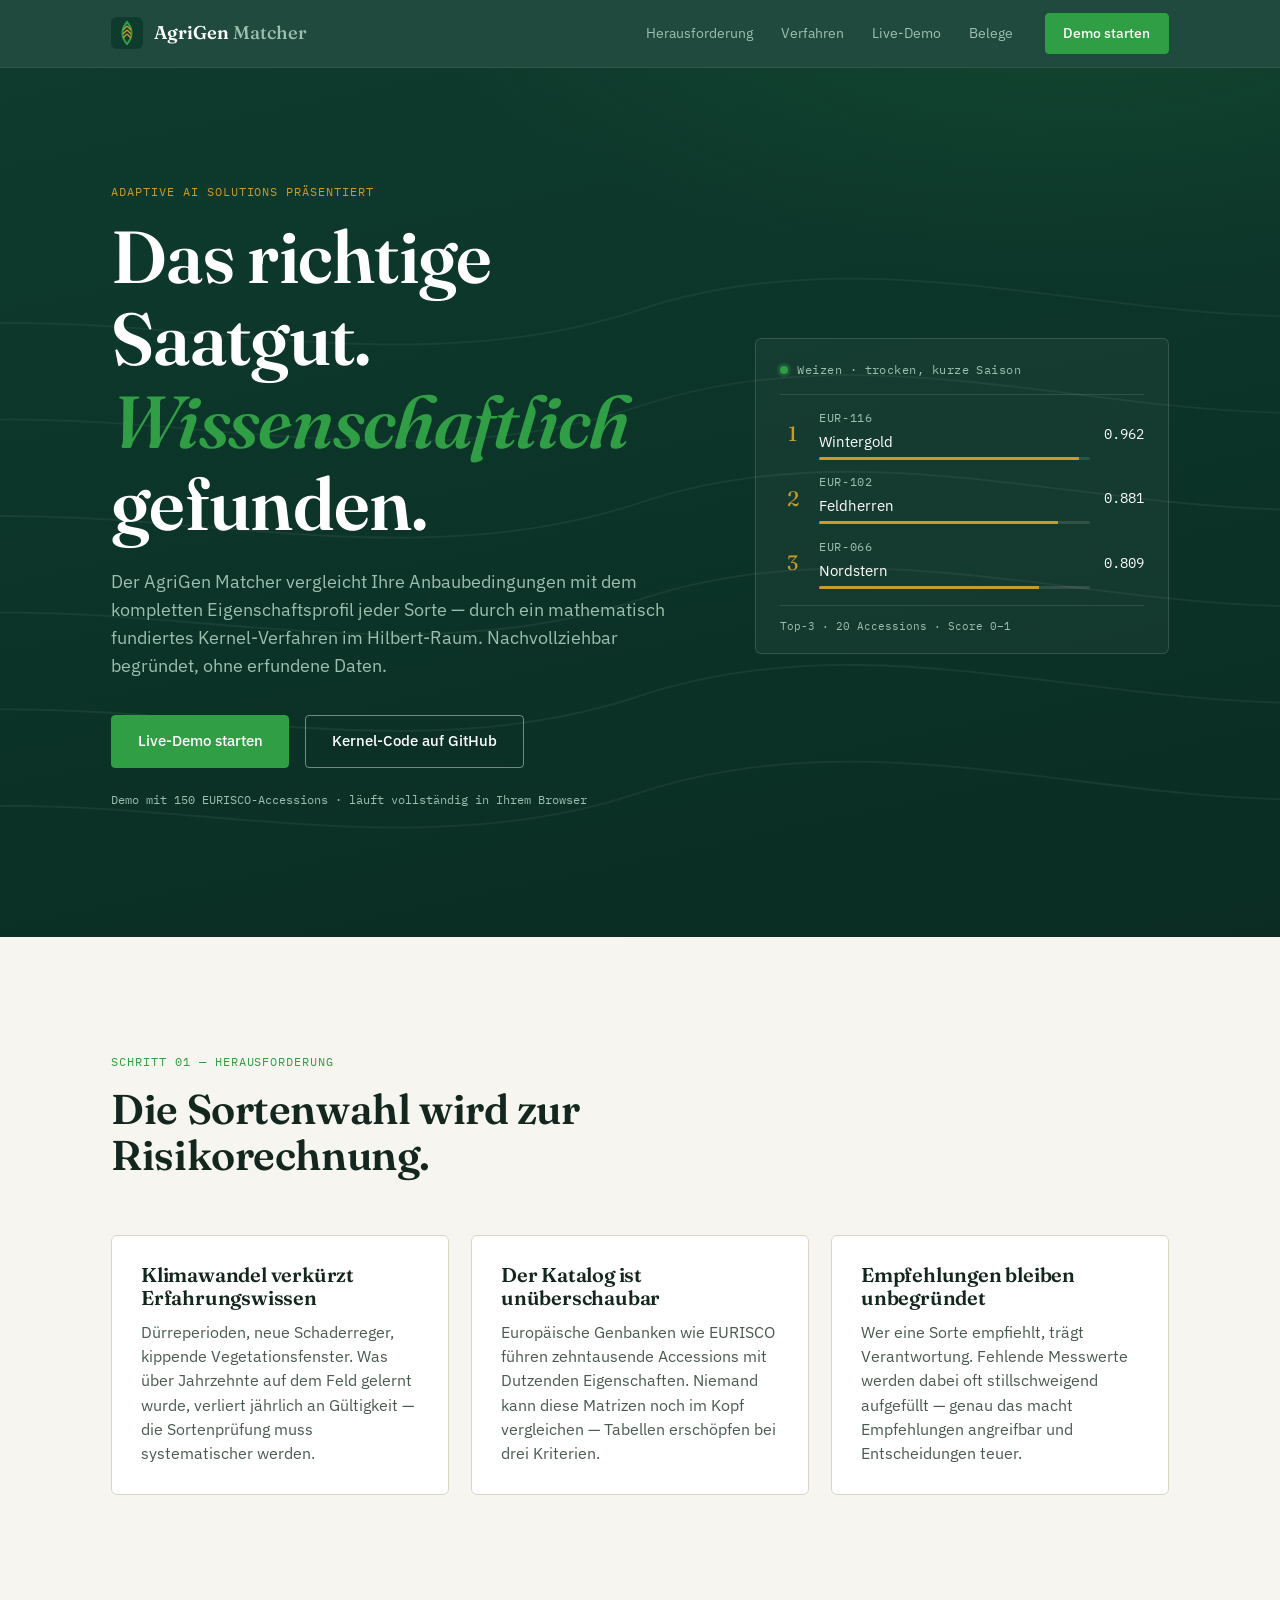
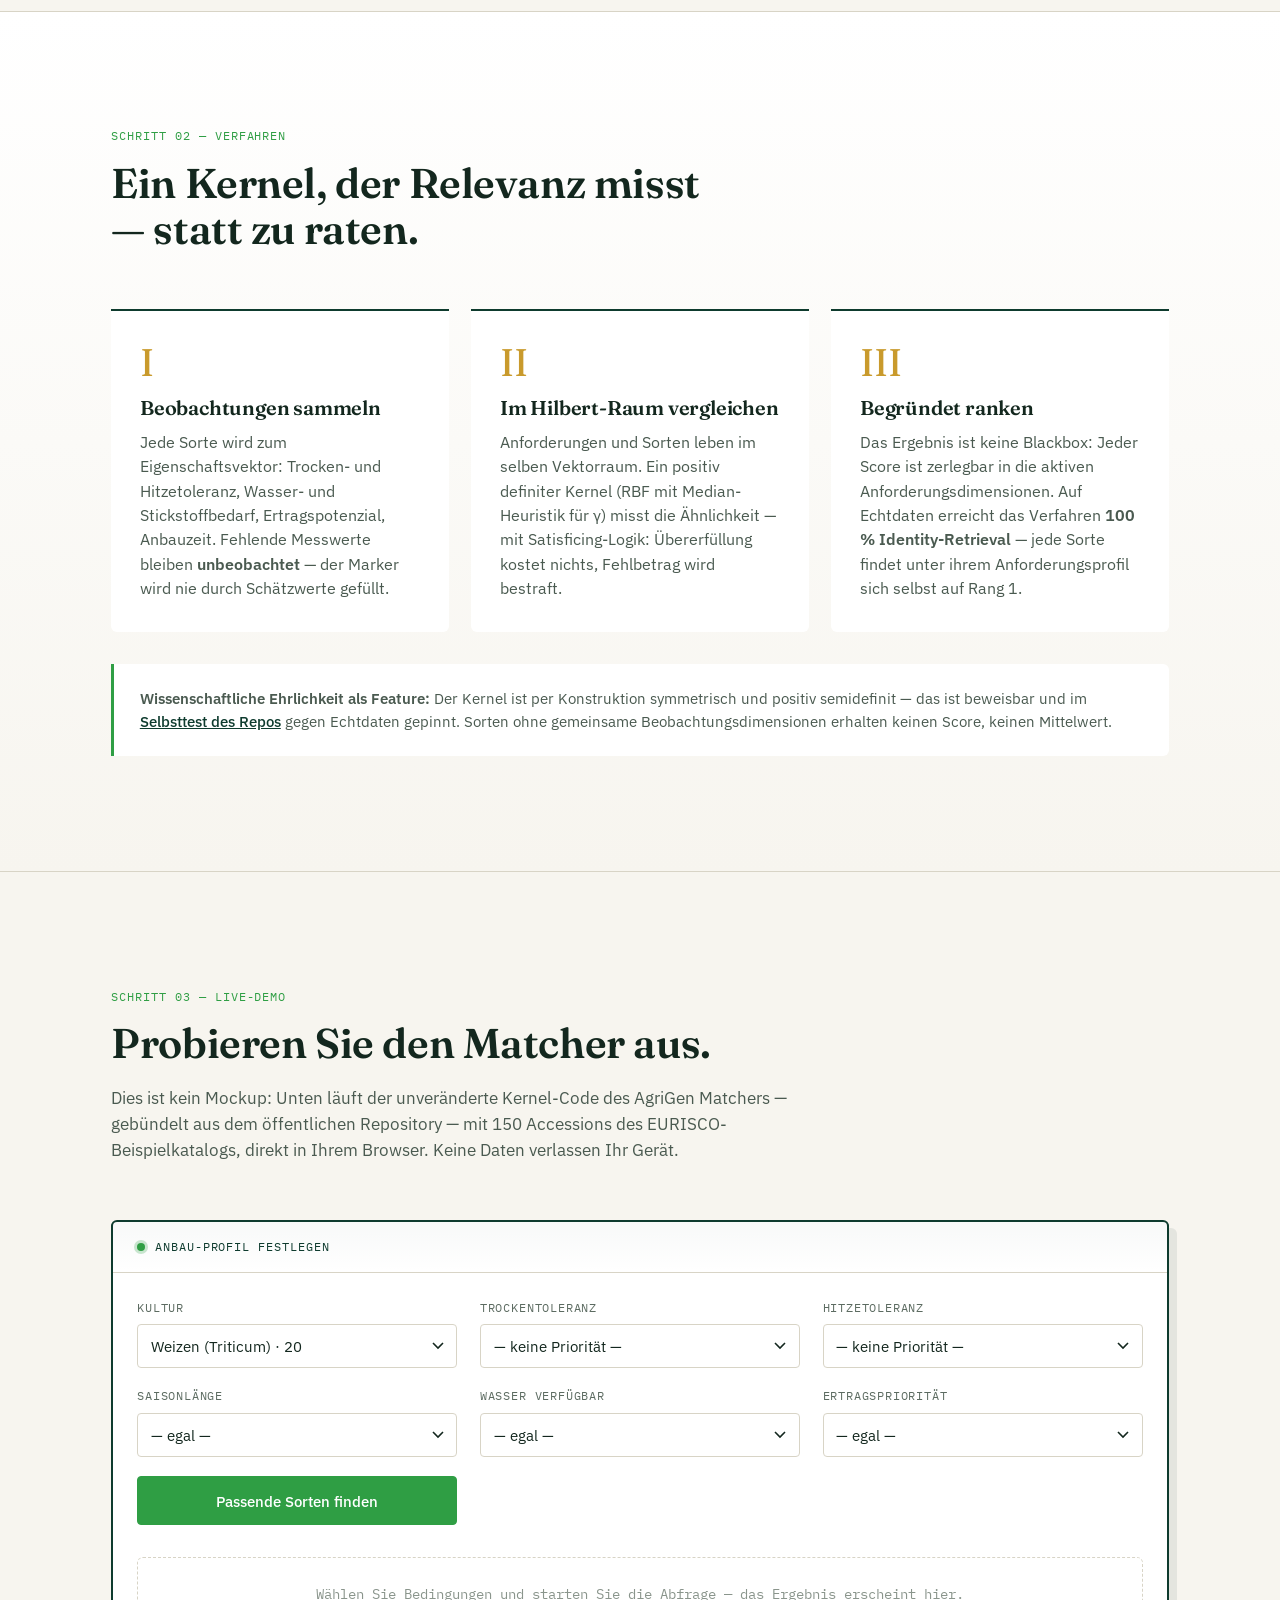
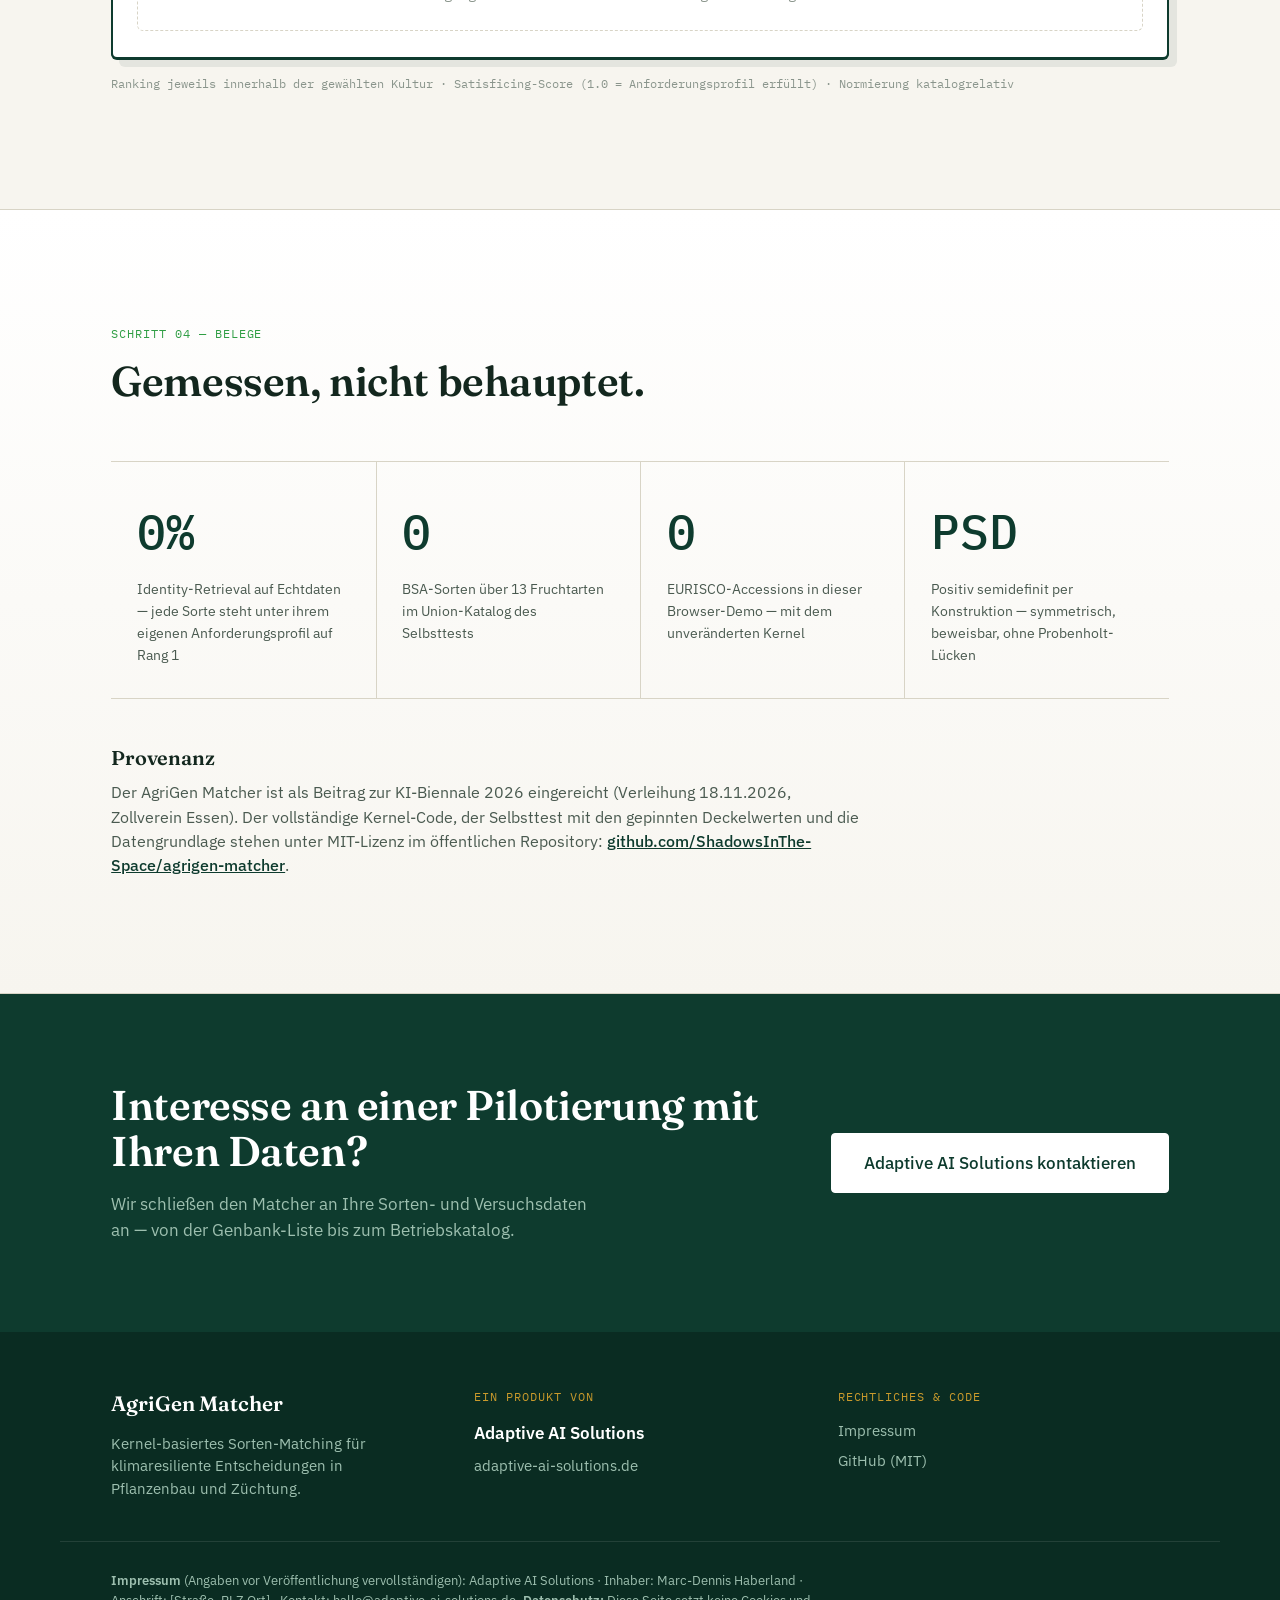
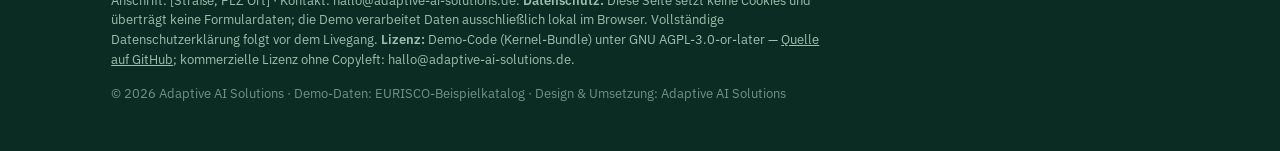
==== index.html @ 1a9c9242 "feat: AgriGen Matcher One-Page-Landingpage mit Browser-Kernel-Demo - Corporate-Agriscience-Design na" ====
<!DOCTYPE html>
<html lang="de">
<head>
  <meta charset="UTF-8">
  <meta name="viewport" content="width=device-width, initial-scale=1.0">
  <title>AgriGen Matcher — Wissenschaftliches Matching für die richtige Sortenwahl</title>
  <meta name="description" content="Der AgriGen Matcher findet aus Hunderten Accessions die passende Sorte für Ihre Anbaubedingungen — mit einem mathematisch fundierten Kernel-Verfahren (Hilbert-Raum). Live-Demo im Browser. Ein Produkt von Adaptive AI Solutions.">
  <meta property="og:title" content="AgriGen Matcher — Das richtige Saatgut. Wissenschaftlich gefunden.">
  <meta property="og:description" content="Kernel-basiertes Sorten-Matching mit nachvollziehbaren Scores. Live-Demo mit 150 EURISCO-Accessions direkt im Browser.">
  <meta property="og:type" content="website">
  <link rel="icon" href="data:image/svg+xml,<svg xmlns='http://www.w3.org/2000/svg' viewBox='0 0 32 32'><rect width='32' height='32' rx='6' fill='%230E3B2E'/><path d='M16 5 C 10 12, 10 20, 16 27 C 22 20, 22 12, 16 5 Z' fill='none' stroke='%232F9E44' stroke-width='2'/><path d='M16 9 L 12 13 M16 13 L 12 17 M16 17 L 12 21 M16 9 L 20 13 M16 13 L 20 17 M16 17 L 20 21' stroke='%23C99A2C' stroke-width='1.4'/></svg>">
  <link rel="preconnect" href="https://fonts.googleapis.com">
  <link rel="preconnect" href="https://fonts.gstatic.com" crossorigin>
  <link href="https://fonts.googleapis.com/css2?family=Fraunces:opsz,wght@9..144,500;9..144,600&family=IBM+Plex+Sans:wght@400;500;600&family=IBM+Plex+Mono:wght@400;500&display=swap" rel="stylesheet">
  <link rel="stylesheet" href="assets/styles.css">
</head>
<body>

  <!-- ══════════ HEADER ══════════ -->
  <header class="site-header">
    <div class="shell header-inner">
      <a class="brand" href="#top" aria-label="AgriGen Matcher — Start">
        <svg class="brand-mark" viewBox="0 0 32 32" aria-hidden="true">
          <rect width="32" height="32" rx="6" fill="#0E3B2E"/>
          <path d="M16 5 C 10 12, 10 20, 16 27 C 22 20, 22 12, 16 5 Z" fill="none" stroke="#2F9E44" stroke-width="2"/>
          <path d="M16 9 L 12 13 M16 13 L 12 17 M16 17 L 12 21 M16 9 L 20 13 M16 13 L 20 17 M16 17 L 20 21" stroke="#C99A2C" stroke-width="1.4"/>
        </svg>
        <span class="brand-name">AgriGen&thinsp;<em>Matcher</em></span>
      </a>
      <nav class="site-nav" aria-label="Hauptnavigation">
        <a href="#problem">Herausforderung</a>
        <a href="#verfahren">Verfahren</a>
        <a href="#demo">Live-Demo</a>
        <a href="#zahlen">Belege</a>
      </nav>
      <a class="btn btn-primary btn-small" href="#demo">Demo starten</a>
    </div>
  </header>

  <main id="top">

    <!-- ══════════ HERO ══════════ -->
    <section class="hero" aria-labelledby="hero-title">
      <svg class="hero-fieldlines" viewBox="0 0 1440 720" preserveAspectRatio="xMidYMid slice" aria-hidden="true">
        <path d="M0 640 C 240 560, 480 680, 720 600 C 960 520, 1200 660, 1440 580" fill="none" stroke="#F7F5EF" stroke-opacity="0.06" stroke-width="1.5"/>
        <path d="M0 560 C 240 480, 480 600, 720 520 C 960 440, 1200 580, 1440 500" fill="none" stroke="#F7F5EF" stroke-opacity="0.06" stroke-width="1.5"/>
        <path d="M0 480 C 240 400, 480 520, 720 440 C 960 360, 1200 500, 1440 420" fill="none" stroke="#F7F5EF" stroke-opacity="0.06" stroke-width="1.5"/>
        <path d="M0 400 C 240 320, 480 440, 720 360 C 960 280, 1200 420, 1440 340" fill="none" stroke="#F7F5EF" stroke-opacity="0.06" stroke-width="1.5"/>
        <path d="M0 320 C 240 240, 480 360, 720 280 C 960 200, 1200 340, 1440 260" fill="none" stroke="#F7F5EF" stroke-opacity="0.05" stroke-width="1.5"/>
        <path d="M0 240 C 240 160, 480 280, 720 200 C 960 120, 1200 260, 1440 180" fill="none" stroke="#F7F5EF" stroke-opacity="0.05" stroke-width="1.5"/>
      </svg>
      <div class="shell hero-grid">
        <div class="hero-copy">
          <p class="micro-label reveal">Adaptive AI Solutions präsentiert</p>
          <h1 class="hero-title reveal" id="hero-title">Das richtige Saatgut.<br><em>Wissenschaftlich</em> gefunden.</h1>
          <p class="hero-sub reveal">Der AgriGen Matcher vergleicht Ihre Anbaubedingungen mit dem kompletten Eigenschaftsprofil jeder Sorte — durch ein mathematisch fundiertes Kernel-Verfahren im Hilbert-Raum. Nachvollziehbar begründet, ohne erfundene Daten.</p>
          <div class="hero-actions reveal">
            <a class="btn btn-primary" href="#demo">Live-Demo starten</a>
            <a class="btn btn-ghost-dark" href="https://github.com/ShadowsInThe-Space/agrigen-matcher" target="_blank" rel="noopener">Kernel-Code auf GitHub</a>
          </div>
          <p class="hero-note reveal">Demo mit 150 EURISCO-Accessions · läuft vollständig in Ihrem Browser</p>
        </div>
        <aside class="hero-panel reveal" aria-label="Beispiel-Ergebnis des Matchers">
          <div class="panel-head">
            <span class="panel-dot"></span>
            <span class="panel-title">Weizen · trocken, kurze Saison</span>
          </div>
          <ol class="panel-rows">
            <li class="panel-row">
              <span class="row-rank">1</span>
              <div class="row-main">
                <span class="row-name">EUR-116</span>
                <span class="row-cultivar">Wintergold</span>
                <div class="row-bar"><span style="width: 96%"></span></div>
              </div>
              <span class="row-score">0.962</span>
            </li>
            <li class="panel-row">
              <span class="row-rank">2</span>
              <div class="row-main">
                <span class="row-name">EUR-102</span>
                <span class="row-cultivar">Feldherren</span>
                <div class="row-bar"><span style="width: 88%"></span></div>
              </div>
              <span class="row-score">0.881</span>
            </li>
            <li class="panel-row">
              <span class="row-rank">3</span>
              <div class="row-main">
                <span class="row-name">EUR-066</span>
                <span class="row-cultivar">Nordstern</span>
                <div class="row-bar"><span style="width: 81%"></span></div>
              </div>
              <span class="row-score">0.809</span>
            </li>
          </ol>
          <p class="panel-foot">Top-3 · 20 Accessions · Score 0–1</p>
        </aside>
      </div>
    </section>

    <!-- ══════════ 01 · HERAUSFORDERUNG ══════════ -->
    <section class="section" id="problem" aria-labelledby="problem-title">
      <div class="shell">
        <div class="section-mark reveal">
          <span class="micro-label">Schritt 01 — Herausforderung</span>
          <h2 id="problem-title">Die Sortenwahl wird zur Risikorechnung.</h2>
        </div>
        <div class="card-trio">
          <article class="card reveal">
            <h3>Klimawandel verkürzt Erfahrungswissen</h3>
            <p>Dürreperioden, neue Schaderreger, kippende Vegetationsfenster. Was über Jahrzehnte auf dem Feld gelernt wurde, verliert jährlich an Gültigkeit — die Sortenprüfung muss systematischer werden.</p>
          </article>
          <article class="card reveal">
            <h3>Der Katalog ist unüberschaubar</h3>
            <p>Europäische Genbanken wie EURISCO führen zehntausende Accessions mit Dutzenden Eigenschaften. Niemand kann diese Matrizen noch im Kopf vergleichen — Tabellen erschöpfen bei drei Kriterien.</p>
          </article>
          <article class="card reveal">
            <h3>Empfehlungen bleiben unbegründet</h3>
            <p>Wer eine Sorte empfiehlt, trägt Verantwortung. Fehlende Messwerte werden dabei oft stillschweigend aufgefüllt — genau das macht Empfehlungen angreifbar und Entscheidungen teuer.</p>
          </article>
        </div>
      </div>
    </section>

    <!-- ══════════ 02 · VERFAHREN ══════════ -->
    <section class="section section-tinted" id="verfahren" aria-labelledby="verfahren-title">
      <div class="shell">
        <div class="section-mark reveal">
          <span class="micro-label">Schritt 02 — Verfahren</span>
          <h2 id="verfahren-title">Ein Kernel, der Relevanz misst — statt zu raten.</h2>
        </div>
        <div class="process">
          <div class="process-step reveal">
            <span class="step-num">I</span>
            <h3>Beobachtungen sammeln</h3>
            <p>Jede Sorte wird zum Eigenschaftsvektor: Trocken- und Hitzetoleranz, Wasser- und Stickstoffbedarf, Ertragspotenzial, Anbauzeit. Fehlende Messwerte bleiben <strong>unbeobachtet</strong> — der Marker wird nie durch Schätzwerte gefüllt.</p>
          </div>
          <div class="process-step reveal">
            <span class="step-num">II</span>
            <h3>Im Hilbert-Raum vergleichen</h3>
            <p>Anforderungen und Sorten leben im selben Vektorraum. Ein positiv definiter Kernel (RBF mit Median-Heuristik für γ) misst die Ähnlichkeit — mit Satisficing-Logik: Übererfüllung kostet nichts, Fehlbetrag wird bestraft.</p>
          </div>
          <div class="process-step reveal">
            <span class="step-num">III</span>
            <h3>Begründet ranken</h3>
            <p>Das Ergebnis ist keine Blackbox: Jeder Score ist zerlegbar in die aktiven Anforderungsdimensionen. Auf Echtdaten erreicht das Verfahren <strong>100 % Identity-Retrieval</strong> — jede Sorte findet unter ihrem Anforderungsprofil sich selbst auf Rang 1.</p>
          </div>
        </div>
        <aside class="honesty-note reveal">
          <p><strong>Wissenschaftliche Ehrlichkeit als Feature:</strong> Der Kernel ist per Konstruktion symmetrisch und positiv semidefinit — das ist beweisbar und im <a href="https://github.com/ShadowsInThe-Space/agrigen-matcher" target="_blank" rel="noopener">Selbsttest des Repos</a> gegen Echtdaten gepinnt. Sorten ohne gemeinsame Beobachtungsdimensionen erhalten keinen Score, keinen Mittelwert.</p>
        </aside>
      </div>
    </section>

    <!-- ══════════ 03 · LIVE-DEMO ══════════ -->
    <section class="section" id="demo" aria-labelledby="demo-title">
      <div class="shell">
        <div class="section-mark reveal">
          <span class="micro-label">Schritt 03 — Live-Demo</span>
          <h2 id="demo-title">Probieren Sie den Matcher aus.</h2>
          <p class="section-sub">Dies ist kein Mockup: Unten läuft der unveränderte Kernel-Code des AgriGen Matchers — gebündelt aus dem öffentlichen Repository — mit 150 Accessions des EURISCO-Beispielkatalogs, direkt in Ihrem Browser. Keine Daten verlassen Ihr Gerät.</p>
        </div>

        <div class="instrument reveal" id="instrument">
          <div class="instrument-head">
            <span class="panel-dot"></span>
            <span class="micro-label">Anbau-Profil festlegen</span>
          </div>
          <form class="instrument-controls" id="demo-form" autocomplete="off">
            <div class="control">
              <label class="control-label" for="ctrl-crop">Kultur</label>
              <select id="ctrl-crop" class="control-select" required>
                <option value="Triticum" selected>Weizen (Triticum) · 20</option>
                <option value="Hordeum">Gerste (Hordeum) · 10</option>
                <option value="Secale">Roggen (Secale) · 16</option>
                <option value="Avena">Hafer (Avena) · 9</option>
                <option value="Zea">Mais (Zea) · 8</option>
                <option value="Sorghum">Sorghum · 15</option>
                <option value="Beta">Zuckerrübe (Beta) · 23</option>
                <option value="Solanum">Kartoffel (Solanum) · 8</option>
                <option value="Glycine">Sojabohne (Glycine) · 10</option>
                <option value="Phaseolus">Bohne (Phaseolus) · 13</option>
                <option value="Helianthus">Sonnenblume (Helianthus) · 8</option>
                <option value="Vicia">Ackerbohne (Vicia) · 10</option>
              </select>
            </div>
            <div class="control">
              <label class="control-label" for="ctrl-drought">Trockentoleranz</label>
              <select id="ctrl-drought" class="control-select">
                <option value="">— keine Priorität —</option>
                <option value="extreme">extrem erforderlich</option>
                <option value="high">hoch</option>
                <option value="moderate">moderat</option>
              </select>
            </div>
            <div class="control">
              <label class="control-label" for="ctrl-heat">Hitzetoleranz</label>
              <select id="ctrl-heat" class="control-select">
                <option value="">— keine Priorität —</option>
                <option value="high">hoch</option>
                <option value="moderate">moderat</option>
              </select>
            </div>
            <div class="control">
              <label class="control-label" for="ctrl-season">Saisonlänge</label>
              <select id="ctrl-season" class="control-select">
                <option value="">— egal —</option>
                <option value="short">kurz (Ernte früh)</option>
                <option value="medium">mittel</option>
                <option value="long">lang</option>
              </select>
            </div>
            <div class="control">
              <label class="control-label" for="ctrl-water">Wasser verfügbar</label>
              <select id="ctrl-water" class="control-select">
                <option value="">— egal —</option>
                <option value="low">knapp</option>
                <option value="moderate">mittel</option>
                <option value="high">reichlich</option>
              </select>
            </div>
            <div class="control">
              <label class="control-label" for="ctrl-yield">Ertragspriorität</label>
              <select id="ctrl-yield" class="control-select">
                <option value="">— egal —</option>
                <option value="high">hoch</option>
                <option value="medium">mittel</option>
              </select>
            </div>
            <div class="control control-submit">
              <button type="submit" class="btn btn-primary btn-block" id="demo-run">Passende Sorten finden</button>
            </div>
          </form>
          <div class="instrument-results" id="demo-results" aria-live="polite">
            <p class="results-empty">Wählen Sie Bedingungen und starten Sie die Abfrage — das Ergebnis erscheint hier.</p>
          </div>
        </div>
        <p class="demo-note">Ranking jeweils innerhalb der gewählten Kultur · Satisficing-Score (1.0 = Anforderungsprofil erfüllt) · Normierung katalogrelativ</p>
      </div>
    </section>

    <!-- ══════════ 04 · BELEGE ══════════ -->
    <section class="section section-tinted" id="zahlen" aria-labelledby="zahlen-title">
      <div class="shell">
        <div class="section-mark reveal">
          <span class="micro-label">Schritt 04 — Belege</span>
          <h2 id="zahlen-title">Gemessen, nicht behauptet.</h2>
        </div>
        <div class="stats-band reveal">
          <div class="stat">
            <span class="stat-value" data-count="100" data-suffix="%">0%</span>
            <span class="stat-label">Identity-Retrieval auf Echtdaten — jede Sorte steht unter ihrem eigenen Anforderungsprofil auf Rang 1</span>
          </div>
          <div class="stat">
            <span class="stat-value" data-count="452">0</span>
            <span class="stat-label">BSA-Sorten über 13 Fruchtarten im Union-Katalog des Selbsttests</span>
          </div>
          <div class="stat">
            <span class="stat-value" data-count="150">0</span>
            <span class="stat-label">EURISCO-Accessions in dieser Browser-Demo — mit dem unveränderten Kernel</span>
          </div>
          <div class="stat">
            <span class="stat-value">PSD</span>
            <span class="stat-label">Positiv semidefinit per Konstruktion — symmetrisch, beweisbar, ohne Probenholt-Lücken</span>
          </div>
        </div>
        <div class="provenance reveal">
          <h3>Provenanz</h3>
          <p>Der AgriGen Matcher ist als Beitrag zur KI-Biennale 2026 eingereicht (Verleihung 18.11.2026, Zollverein Essen). Der vollständige Kernel-Code, der Selbsttest mit den gepinnten Deckelwerten und die Datengrundlage stehen unter MIT-Lizenz im öffentlichen Repository: <a href="https://github.com/ShadowsInThe-Space/agrigen-matcher" target="_blank" rel="noopener">github.com/ShadowsInThe-Space/agrigen-matcher</a>.</p>
        </div>
      </div>
    </section>

    <!-- ══════════ CTA ══════════ -->
    <section class="cta" aria-labelledby="cta-title">
      <div class="shell cta-inner reveal">
        <div>
          <h2 id="cta-title">Interesse an einer Pilotierung mit Ihren Daten?</h2>
          <p>Wir schließen den Matcher an Ihre Sorten- und Versuchsdaten an — von der Genbank-Liste bis zum Betriebskatalog.</p>
        </div>
        <a class="btn btn-cta" href="mailto:hallo@adaptive-ai-solutions.de">Adaptive AI Solutions kontaktieren</a>
      </div>
    </section>

  </main>

  <!-- ══════════ FOOTER ══════════ -->
  <footer class="site-footer">
    <div class="shell footer-grid">
      <div class="footer-col">
        <span class="footer-brand">AgriGen Matcher</span>
        <p class="footer-muted">Kernel-basiertes Sorten-Matching für klimaresiliente Entscheidungen in Pflanzenbau und Züchtung.</p>
      </div>
      <div class="footer-col">
        <span class="micro-label micro-label-dark">Ein Produkt von</span>
        <p class="footer-strong">Adaptive AI Solutions</p>
        <a class="footer-link" href="https://adaptive-ai-solutions.de" target="_blank" rel="noopener">adaptive-ai-solutions.de</a>
      </div>
      <div class="footer-col">
        <span class="micro-label micro-label-dark">Rechtliches &amp; Code</span>
        <a class="footer-link" href="#impressum">Impressum</a>
        <a class="footer-link" href="https://github.com/ShadowsInThe-Space/agrigen-matcher" target="_blank" rel="noopener">GitHub (MIT)</a>
      </div>
    </div>
    <div class="shell footer-legal" id="impressum">
      <p><strong>Impressum</strong> (Angaben vor Veröffentlichung vervollständigen): Adaptive AI Solutions · Inhaber: Marc-Dennis Haberland · Anschrift: [Straße, PLZ Ort] · Kontakt: hallo@adaptive-ai-solutions.de. <strong>Datenschutz:</strong> Diese Seite setzt keine Cookies und überträgt keine Formulardaten; die Demo verarbeitet Daten ausschließlich lokal im Browser. Vollständige Datenschutzerklärung folgt vor dem Livegang. <strong>Lizenz:</strong> Demo-Code (Kernel-Bundle) unter GNU AGPL-3.0-or-later — <a href="https://github.com/ShadowsInThe-Space/agrigen-matcher" target="_blank" rel="noopener" style="color:inherit">Quelle auf GitHub</a>; kommerzielle Lizenz ohne Copyleft: hallo@adaptive-ai-solutions.de.</p>
      <p class="footer-copy">© 2026 Adaptive AI Solutions · Demo-Daten: EURISCO-Beispielkatalog · Design &amp; Umsetzung: Adaptive AI Solutions</p>
    </div>
  </footer>

  <script src="assets/demo.js"></script>
  <script src="assets/app.js"></script>
</body>
</html>
---- assets/styles.css ----
/* ═══════════════════════════════════════════════════════════════
   AgriGen Matcher — Landing Page
   Design-Vertrag: DESIGN.md (Tokens sind kanonisch)
   Atmosphäre: Feldwissenschaft — Präzision eines Messinstruments
   ═══════════════════════════════════════════════════════════════ */

:root {
  --field-night: #0E3B2E;
  --field-night-deep: #0A2C22;
  --leaf-signal: #2F9E44;
  --leaf-signal-hover: #27873A;
  --paper-warm: #F7F5EF;
  --ink-forest: #13271E;
  --mist-line: #D8D4C6;
  --ear-gold: #C99A2C;
  --cloud-white: #FFFFFF;
  --on-dark-muted: #9DBFAF;

  --font-display: "Fraunces", Georgia, serif;
  --font-body: "IBM Plex Sans", "Helvetica Neue", sans-serif;
  --font-mono: "IBM Plex Mono", "Courier New", monospace;

  --max-width: 1160px;
  --section-space: clamp(4rem, 9vw, 7.5rem);
  --gutters: clamp(1.25rem, 4vw, 4rem);
}

/* ── Reset ─────────────────────────────────────────────────── */
*, *::before, *::after { box-sizing: border-box; margin: 0; padding: 0; }
html { scroll-behavior: smooth; }
body {
  font-family: var(--font-body);
  font-size: 1.0625rem;
  line-height: 1.55;
  color: var(--ink-forest);
  background: var(--paper-warm);
  -webkit-font-smoothing: antialiased;
}
img, svg { display: block; max-width: 100%; }
a { color: inherit; }

.shell { max-width: var(--max-width); margin-inline: auto; padding-inline: var(--gutters); }

/* ── Typografie-Bausteine ──────────────────────────────────── */
.micro-label {
  font-family: var(--font-mono);
  font-size: 0.75rem;
  letter-spacing: 0.08em;
  text-transform: uppercase;
  color: var(--leaf-signal);
  display: block;
  margin-bottom: 0.9rem;
}
h1, h2, h3 { font-family: var(--font-display); font-weight: 600; line-height: 1.12; letter-spacing: -0.01em; }
h2 { font-size: clamp(1.8rem, 3.5vw, 2.6rem); max-width: 22ch; }
h3 { font-size: 1.25rem; margin-bottom: 0.65rem; }
p + p { margin-top: 0.85rem; }
strong { font-weight: 600; }

/* ── Buttons ───────────────────────────────────────────────── */
.btn {
  display: inline-flex; align-items: center; justify-content: center; gap: 0.5rem;
  font-family: var(--font-body); font-weight: 500; font-size: 0.95rem;
  padding: 0.85rem 1.6rem; border-radius: 4px;
  text-decoration: none; cursor: pointer;
  transition: transform 0.15s ease, background-color 0.15s ease, border-color 0.15s ease;
}
.btn-primary {
  background: var(--leaf-signal); color: var(--cloud-white);
  border: 1.5px solid var(--leaf-signal);
}
.btn-primary:hover { background: var(--leaf-signal-hover); border-color: var(--leaf-signal-hover); transform: translateY(-2px); }
.btn-ghost-dark {
  background: transparent; color: var(--cloud-white);
  border: 1.5px solid rgba(247, 245, 239, 0.45);
}
.btn-ghost-dark:hover { border-color: var(--cloud-white); transform: translateY(-2px); }
.btn-small { padding: 0.55rem 1.1rem; font-size: 0.875rem; }
.btn-block { width: 100%; }
.btn-cta {
  background: var(--cloud-white); color: var(--field-night);
  border: 1.5px solid var(--cloud-white); font-size: 1.05rem; padding: 1rem 2rem;
}
.btn-cta:hover { transform: translateY(-2px); }

/* ── Header ────────────────────────────────────────────────── */
.site-header {
  position: sticky; top: 0; z-index: 50;
  background: rgba(14, 59, 46, 0.92);
  backdrop-filter: blur(10px);
  border-bottom: 1px solid rgba(247, 245, 239, 0.08);
}
.header-inner {
  display: flex; align-items: center; gap: 2rem;
  padding-block: 0.8rem;
}
.brand { display: inline-flex; align-items: center; gap: 0.65rem; text-decoration: none; }
.brand-mark { width: 32px; height: 32px; }
.brand-name {
  color: var(--cloud-white); font-family: var(--font-display);
  font-size: 1.15rem; font-weight: 600;
}
.brand-name em { font-style: normal; color: var(--on-dark-muted); font-weight: 500; }
.site-nav { display: flex; gap: 1.75rem; margin-left: auto; }
.site-nav a {
  color: var(--on-dark-muted); text-decoration: none; font-size: 0.9rem;
  transition: color 0.15s ease;
}
.site-nav a:hover { color: var(--cloud-white); }
@media (max-width: 860px) { .site-nav { display: none; } }

/* ── Hero ──────────────────────────────────────────────────── */
.hero {
  position: relative; overflow: hidden;
  background:
    radial-gradient(1100px 500px at 85% -10%, rgba(47, 158, 68, 0.14), transparent 60%),
    linear-gradient(168deg, var(--field-night) 0%, var(--field-night-deep) 100%);
  color: var(--cloud-white);
}
.hero-fieldlines { position: absolute; inset: 0; width: 100%; height: 100%; }
.hero-grid {
  position: relative;
  display: grid; grid-template-columns: minmax(0, 7fr) minmax(0, 5fr);
  gap: clamp(2rem, 5vw, 4.5rem); align-items: center;
  padding-block: clamp(4.5rem, 9vw, 7.5rem) clamp(5.5rem, 10vw, 8.5rem);
}
.hero .micro-label { color: var(--ear-gold); }
.hero-title { font-size: clamp(2.6rem, 6vw, 4.6rem); margin-bottom: 1.4rem; }
.hero-title em { font-style: italic; color: var(--leaf-signal); }
.hero-sub { max-width: 52ch; color: var(--on-dark-muted); font-size: 1.125rem; margin-bottom: 2.2rem; }
.hero-actions { display: flex; flex-wrap: wrap; gap: 1rem; margin-bottom: 1.4rem; }
.hero-note { font-family: var(--font-mono); font-size: 0.78rem; color: var(--on-dark-muted); opacity: 0.85; }
@media (max-width: 960px) { .hero-grid { grid-template-columns: 1fr; } }

/* Hero-Score-Panel („Instrument"-Anmutung) */
.hero-panel {
  background: rgba(247, 245, 239, 0.04);
  border: 1px solid rgba(247, 245, 239, 0.14);
  border-radius: 6px; padding: 1.4rem 1.5rem 1.1rem;
  font-family: var(--font-mono);
}
.panel-head {
  display: flex; align-items: center; gap: 0.6rem;
  padding-bottom: 0.9rem; margin-bottom: 0.9rem;
  border-bottom: 1px solid rgba(247, 245, 239, 0.12);
}
.panel-dot { width: 8px; height: 8px; border-radius: 50%; background: var(--leaf-signal); box-shadow: 0 0 0 3px rgba(47, 158, 68, 0.25); }
.panel-title { font-size: 0.72rem; color: var(--on-dark-muted); letter-spacing: 0.04em; }
.panel-rows { list-style: none; display: grid; gap: 0.85rem; }
.panel-row { display: grid; grid-template-columns: 1.6rem 1fr auto; gap: 0.85rem; align-items: center; }
.row-rank { font-family: var(--font-display); font-size: 1.3rem; color: var(--ear-gold); text-align: center; }
.row-main { display: grid; gap: 0.2rem; }
.row-name { font-size: 0.72rem; color: var(--on-dark-muted); letter-spacing: 0.06em; }
.row-cultivar { font-family: var(--font-body); font-size: 0.95rem; color: var(--cloud-white); }
.row-bar { height: 3px; background: rgba(247, 245, 239, 0.12); border-radius: 2px; overflow: hidden; }
.row-bar span { display: block; height: 100%; background: var(--ear-gold); }
.row-score { font-size: 0.85rem; color: var(--cloud-white); }
.panel-foot { margin-top: 1rem; padding-top: 0.8rem; border-top: 1px solid rgba(247, 245, 239, 0.12); font-size: 0.7rem; color: var(--on-dark-muted); }

/* ── Sektionen ─────────────────────────────────────────────── */
.section { padding-block: var(--section-space); }
.section-tinted { background: linear-gradient(180deg, var(--cloud-white) 0%, var(--paper-warm) 100%); border-block: 1px solid var(--mist-line); }
.section-mark { margin-bottom: clamp(2.2rem, 5vw, 3.5rem); }
.section-sub { margin-top: 1.1rem; max-width: 68ch; color: #4a5a50; }

/* Karten-Trio (Problem) */
.card-trio { display: grid; grid-template-columns: repeat(3, 1fr); gap: 1.4rem; }
@media (max-width: 900px) { .card-trio { grid-template-columns: 1fr; } }
.card {
  background: var(--cloud-white); border: 1px solid var(--mist-line);
  border-radius: 6px; padding: 1.8rem;
  transition: border-color 0.2s ease;
}
.card:hover { border-color: var(--field-night); }
.card p { color: #4a5a50; font-size: 0.98rem; }

/* Prozess (Verfahren) */
.process { display: grid; grid-template-columns: repeat(3, 1fr); gap: 1.4rem; counter-reset: step; }
@media (max-width: 900px) { .process { grid-template-columns: 1fr; } }
.process-step { position: relative; padding: 2rem 1.8rem; border-top: 2px solid var(--field-night); background: var(--cloud-white); border-radius: 0 0 6px 6px; }
.step-num {
  font-family: var(--font-display); font-size: 2.4rem; line-height: 1;
  color: var(--ear-gold); display: block; margin-bottom: 1rem;
}
.process-step p { color: #4a5a50; font-size: 0.98rem; }
.honesty-note {
  margin-top: 2rem; padding: 1.4rem 1.6rem;
  border-left: 3px solid var(--leaf-signal); background: var(--cloud-white);
  border-radius: 0 6px 6px 0;
}
.honesty-note p { font-size: 0.95rem; color: #4a5a50; }
.honesty-note a { color: var(--field-night); font-weight: 500; }

/* ── Demo-Instrument ───────────────────────────────────────── */
.instrument {
  background: var(--cloud-white);
  border: 2px solid var(--field-night);
  border-radius: 6px;
  box-shadow: 0 1px 0 var(--field-night), 8px 8px 0 rgba(14, 59, 46, 0.08);
}
.instrument-head {
  display: flex; align-items: center; gap: 0.6rem;
  padding: 1rem 1.5rem; border-bottom: 1px solid var(--mist-line);
  background: linear-gradient(180deg, rgba(14, 59, 46, 0.03), transparent);
}
.instrument-head .micro-label { margin: 0; color: var(--field-night); }
.instrument-controls {
  display: grid; grid-template-columns: repeat(3, 1fr); gap: 1.2rem 1.4rem;
  padding: 1.6rem 1.5rem;
}
@media (max-width: 960px) { .instrument-controls { grid-template-columns: repeat(2, 1fr); } }
@media (max-width: 620px) { .instrument-controls { grid-template-columns: 1fr; } }
.control-label {
  display: block; font-family: var(--font-mono); font-size: 0.72rem;
  letter-spacing: 0.07em; text-transform: uppercase;
  color: #5c6b61; margin-bottom: 0.45rem;
}
.control-select {
  width: 100%; padding: 0.7rem 0.8rem;
  font-family: var(--font-body); font-size: 0.95rem; color: var(--ink-forest);
  background: var(--cloud-white);
  border: 1px solid var(--mist-line); border-radius: 4px;
  transition: border-color 0.15s ease;
  appearance: none;
  background-image: url("data:image/svg+xml,%3Csvg xmlns='http://www.w3.org/2000/svg' width='12' height='8'%3E%3Cpath d='M1 1l5 5 5-5' fill='none' stroke='%2313271E' stroke-width='1.6'/%3E%3C/svg%3E");
  background-repeat: no-repeat; background-position: right 0.8rem center;
  padding-right: 2.2rem;
}
.control-select:focus { outline: none; border-color: var(--leaf-signal); box-shadow: 0 0 0 2px rgba(47, 158, 68, 0.25); }
.control-submit { display: flex; align-items: flex-end; }

.instrument-results { padding: 0.4rem 1.5rem 1.6rem; }
.results-empty {
  font-family: var(--font-mono); font-size: 0.85rem; color: #8a958c;
  padding: 1.6rem; text-align: center; border: 1px dashed var(--mist-line); border-radius: 6px;
}
.result-row {
  display: grid; grid-template-columns: 2.2rem 1fr auto; gap: 1rem; align-items: center;
  padding: 0.95rem 0.4rem; border-bottom: 1px solid var(--mist-line);
  opacity: 0; transform: translateY(6px);
  animation: row-in 0.3s ease forwards;
}
.result-row:nth-child(1) { animation-delay: 0.02s; }
.result-row:nth-child(2) { animation-delay: 0.12s; }
.result-row:nth-child(3) { animation-delay: 0.22s; }
.result-row:nth-child(4) { animation-delay: 0.32s; }
.result-row:nth-child(5) { animation-delay: 0.42s; }
.result-row:last-child { border-bottom: none; }
@keyframes row-in { to { opacity: 1; transform: none; } }
.result-rank { font-family: var(--font-display); font-size: 1.5rem; color: var(--ear-gold); text-align: center; }
.result-main { display: grid; gap: 0.25rem; }
.result-id { font-family: var(--font-mono); font-size: 0.7rem; color: #8a958c; letter-spacing: 0.06em; }
.result-name { font-family: var(--font-display); font-size: 1.1rem; }
.result-name .species { color: #6b7a70; font-style: italic; font-weight: 500; }
.result-meta { font-family: var(--font-mono); font-size: 0.72rem; color: #5c6b61; }
.result-bar { height: 4px; background: var(--paper-warm); border: 1px solid var(--mist-line); border-radius: 2px; overflow: hidden; max-width: 420px; }
.result-bar span { display: block; height: 100%; background: linear-gradient(90deg, var(--ear-gold), var(--leaf-signal)); }
.result-scoreblock { text-align: right; }
.result-score { font-family: var(--font-mono); font-size: 1.05rem; font-weight: 500; }
.result-scorelabel { font-family: var(--font-mono); font-size: 0.65rem; color: #8a958c; letter-spacing: 0.06em; text-transform: uppercase; }
.demo-note { margin-top: 1rem; font-family: var(--font-mono); font-size: 0.75rem; color: #8a958c; }

/* ── Kennzahlen-Band ───────────────────────────────────────── */
.stats-band {
  display: grid; grid-template-columns: repeat(4, 1fr);
  border-block: 1px solid var(--mist-line);
}
@media (max-width: 960px) { .stats-band { grid-template-columns: repeat(2, 1fr); } }
.stat { padding: 2rem 1.6rem; border-left: 1px solid var(--mist-line); }
.stat:first-child { border-left: none; }
@media (max-width: 960px) { .stat:nth-child(3) { border-left: none; } .stat:nth-child(n+3) { border-top: 1px solid var(--mist-line); } }
.stat-value {
  font-family: var(--font-mono); font-size: clamp(2.2rem, 4vw, 3rem);
  font-weight: 500; color: var(--field-night); display: block; margin-bottom: 0.7rem;
}
.stat-label { font-size: 0.88rem; color: #4a5a50; display: block; max-width: 26ch; }
.provenance { margin-top: 3rem; }
.provenance p { max-width: 75ch; color: #4a5a50; font-size: 0.98rem; }
.provenance a { color: var(--field-night); font-weight: 500; }

/* ── CTA ───────────────────────────────────────────────────── */
.cta { background: var(--field-night); color: var(--cloud-white); padding-block: clamp(3.5rem, 7vw, 5.5rem); }
.cta-inner { display: flex; align-items: center; justify-content: space-between; gap: 2.5rem; flex-wrap: wrap; }
.cta h2 { max-width: 24ch; }
.cta p { color: var(--on-dark-muted); margin-top: 1rem; max-width: 48ch; }

/* ── Footer ────────────────────────────────────────────────── */
.site-footer { background: var(--field-night-deep); color: var(--cloud-white); padding-block: 3.5rem 2rem; }
.footer-grid { display: grid; grid-template-columns: repeat(3, 1fr); gap: 2rem; padding-bottom: 2.5rem; border-bottom: 1px solid rgba(247, 245, 239, 0.1); }
@media (max-width: 800px) { .footer-grid { grid-template-columns: 1fr; } }
.footer-brand { font-family: var(--font-display); font-size: 1.3rem; font-weight: 600; display: block; margin-bottom: 0.8rem; }
.footer-muted { color: var(--on-dark-muted); font-size: 0.92rem; max-width: 34ch; }
.footer-strong { font-weight: 600; margin-bottom: 0.5rem; }
.footer-link { display: block; color: var(--on-dark-muted); text-decoration: none; font-size: 0.92rem; margin-bottom: 0.4rem; transition: color 0.15s ease; }
.footer-link:hover { color: var(--cloud-white); }
.micro-label-dark { color: var(--ear-gold); margin-bottom: 0.9rem; }
.footer-legal { padding-top: 1.8rem; font-size: 0.8rem; color: var(--on-dark-muted); }
.footer-legal p { max-width: 90ch; margin-bottom: 0.9rem; }
.footer-copy { opacity: 0.7; }

/* ── Reveal-Animation ──────────────────────────────────────── */
.reveal { opacity: 0; transform: translateY(14px); animation: reveal-up 0.6s cubic-bezier(0.2, 0.7, 0.3, 1) forwards; }
.reveal:nth-child(2) { animation-delay: 0.06s; }
.reveal:nth-child(3) { animation-delay: 0.12s; }
.reveal:nth-child(4) { animation-delay: 0.18s; }
.hero-copy .reveal:nth-child(2) { animation-delay: 0.05s; }
.hero-copy .reveal:nth-child(3) { animation-delay: 0.1s; }
.hero-copy .reveal:nth-child(4) { animation-delay: 0.15s; }
.hero-copy .reveal:nth-child(5) { animation-delay: 0.2s; }
.hero .hero-panel.reveal { animation-delay: 0.25s; }
@keyframes reveal-up { to { opacity: 1; transform: none; } }

@media (prefers-reduced-motion: reduce) {
  html { scroll-behavior: auto; }
  .reveal, .result-row { animation: none !important; opacity: 1 !important; transform: none !important; }
  .btn { transition: none; }
}
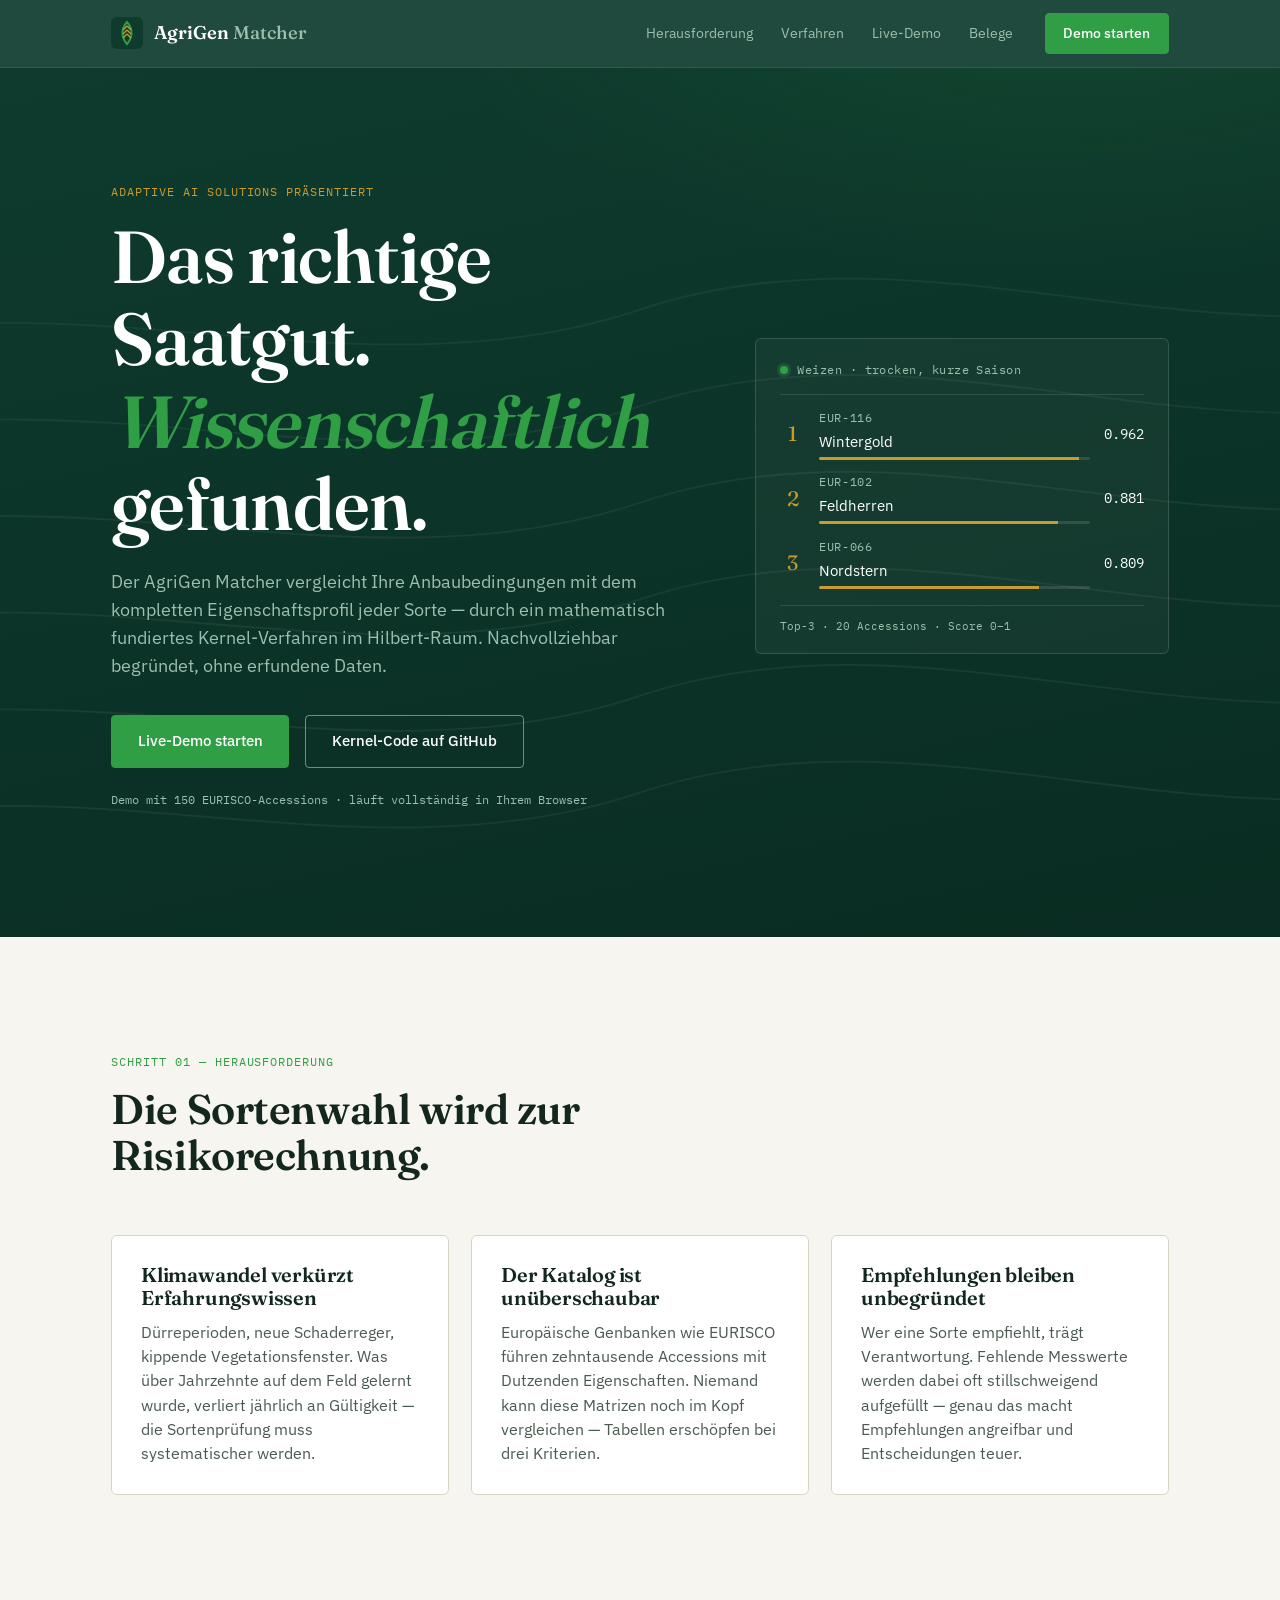
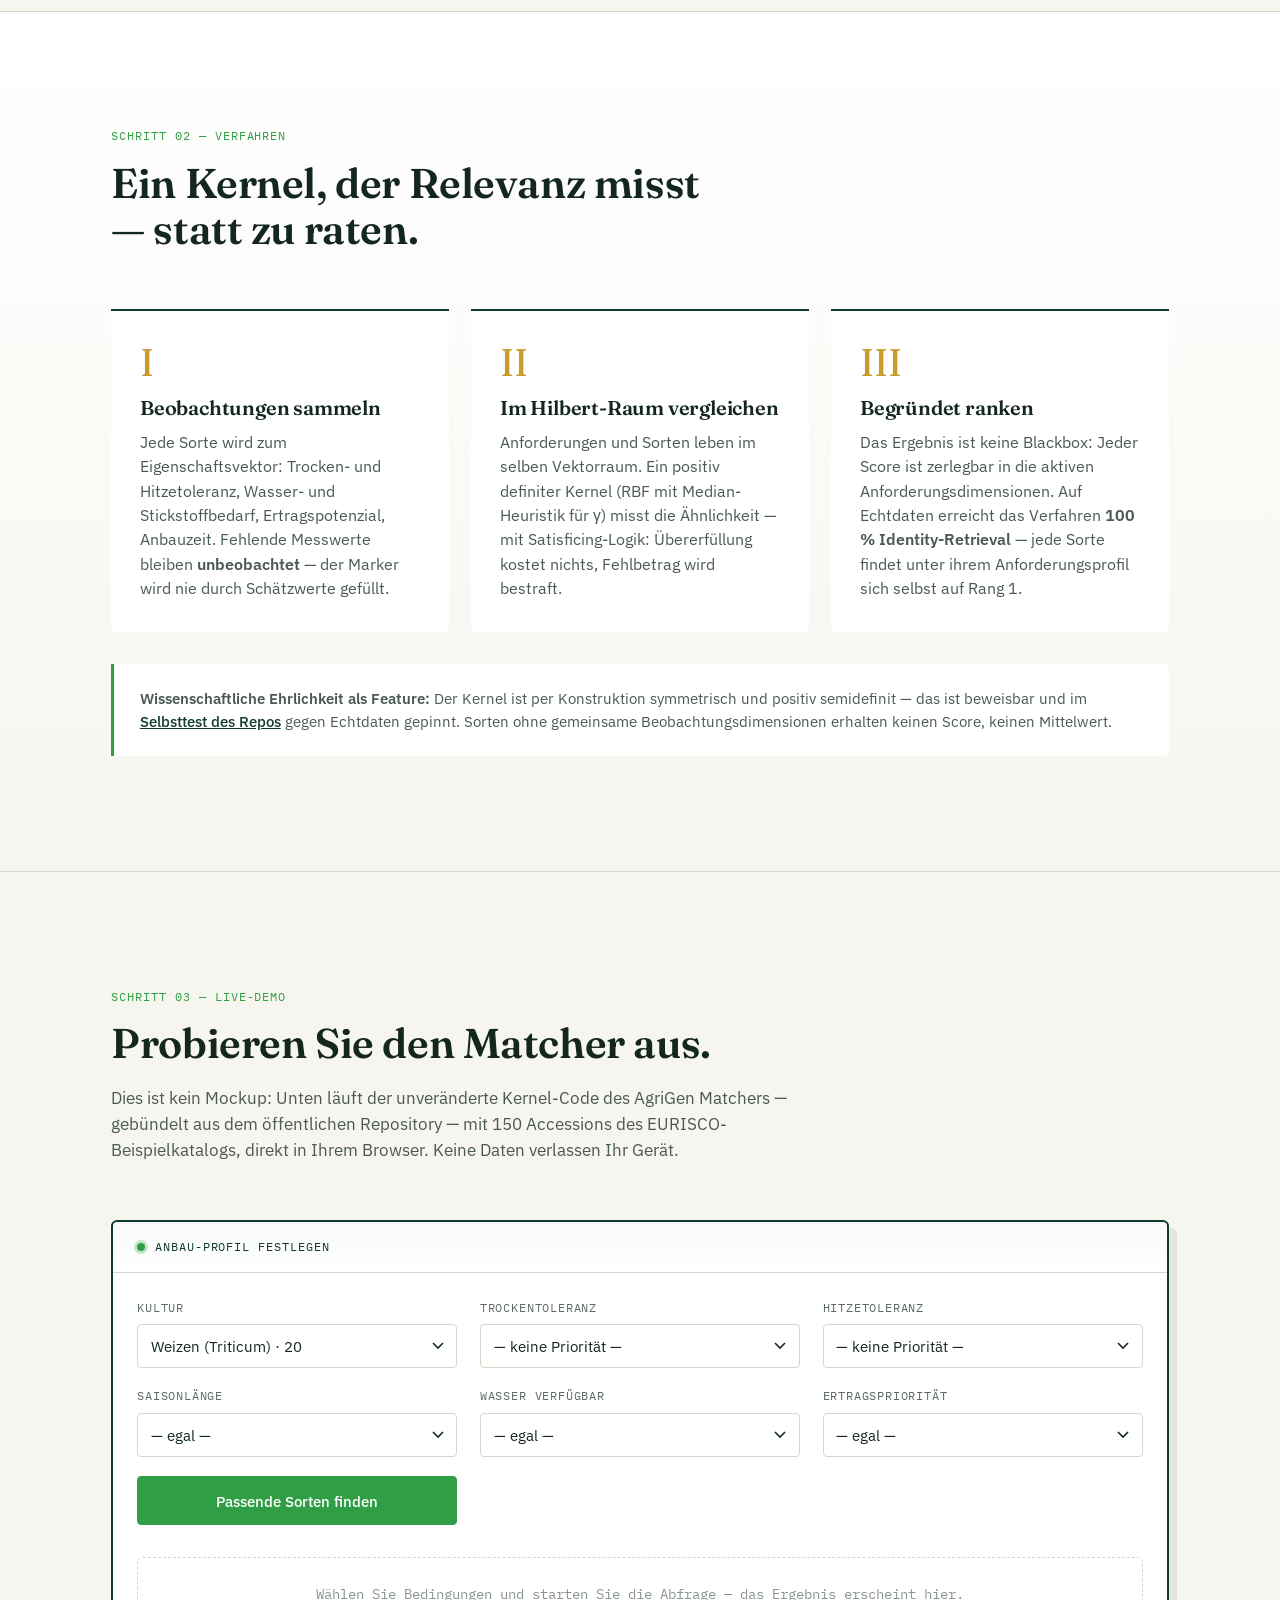
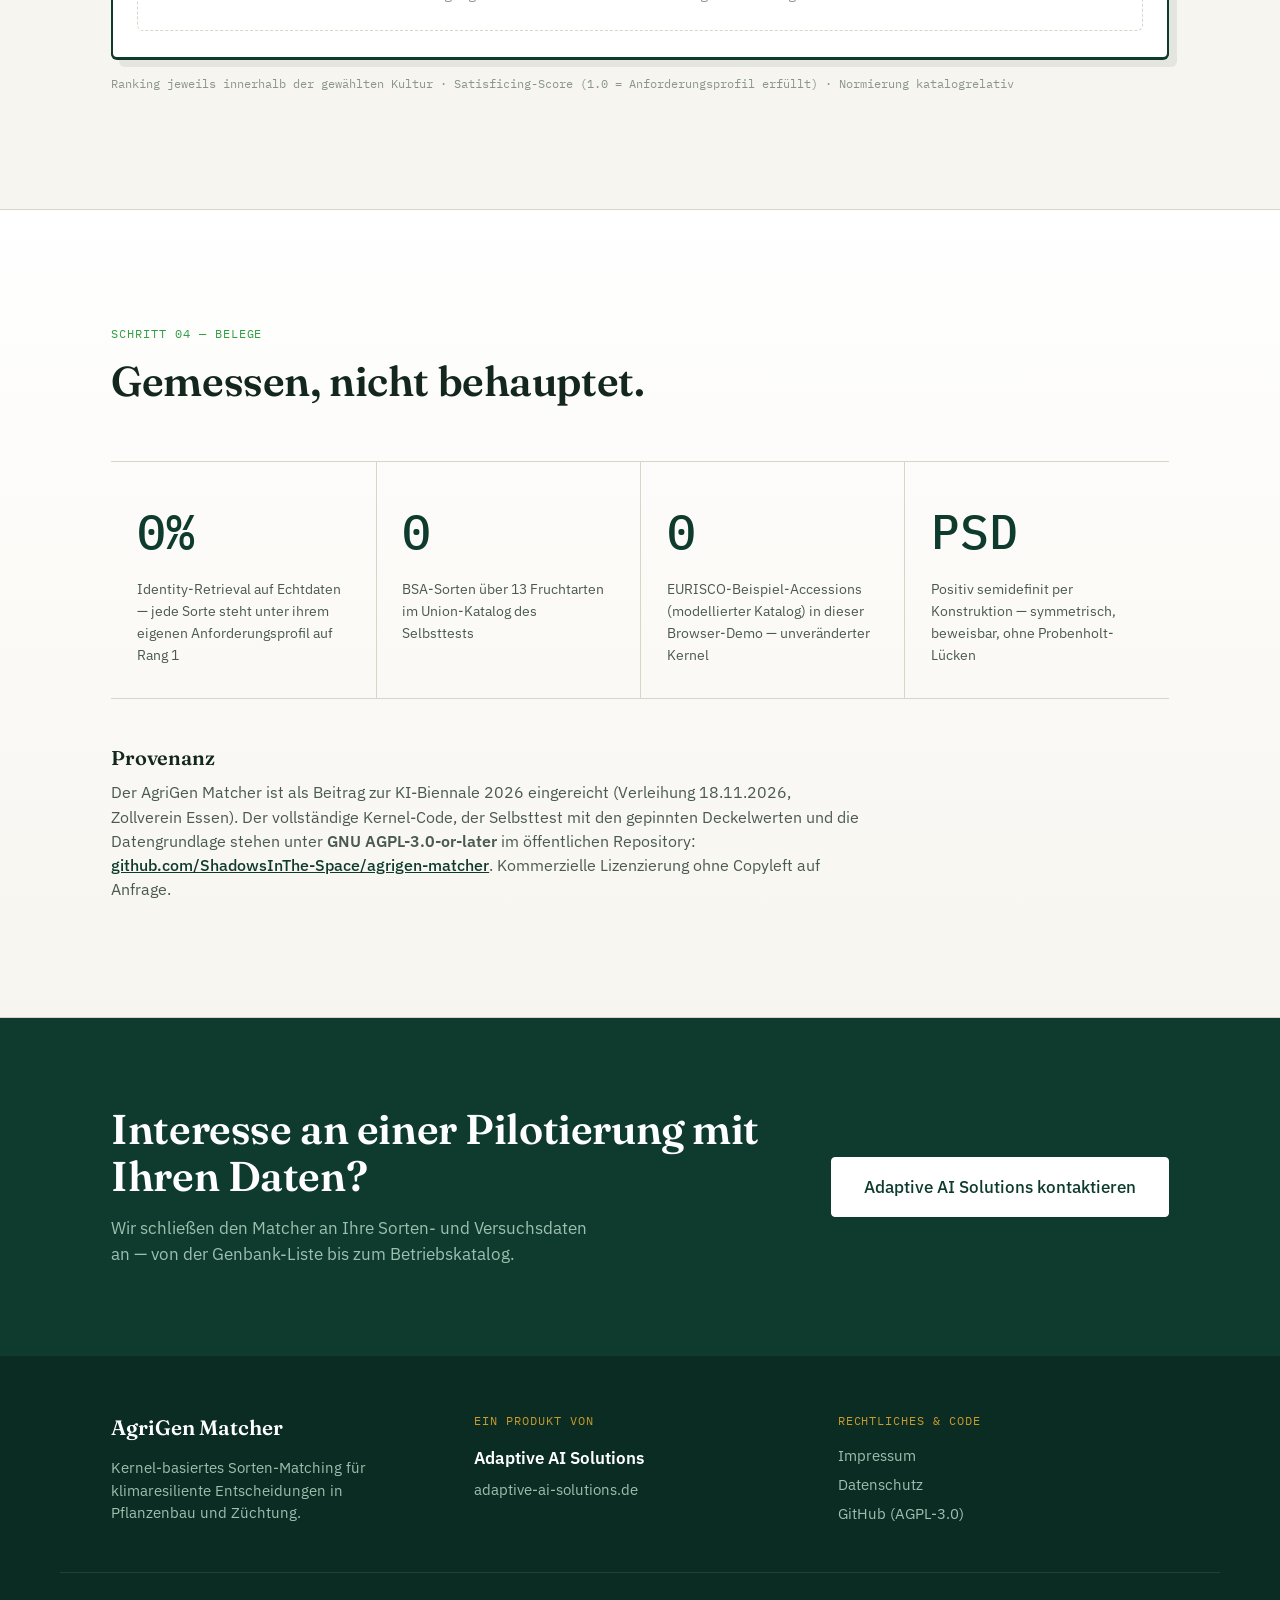
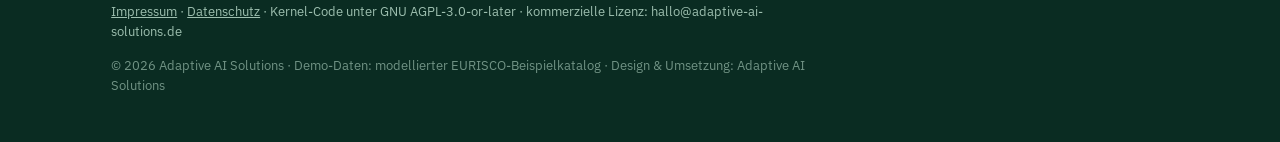
==== commit 6e2ff1cd: "fix: pre-launch-package — AGPL-Konsistenz, self-hosted Fonts, Rechtsseiten, SEO-Fundament - Lizenz-S" ====
--- a/index.html
+++ b/index.html
@@ -8,11 +8,33 @@
   <meta property="og:title" content="AgriGen Matcher — Das richtige Saatgut. Wissenschaftlich gefunden.">
   <meta property="og:description" content="Kernel-basiertes Sorten-Matching mit nachvollziehbaren Scores. Live-Demo mit 150 EURISCO-Accessions direkt im Browser.">
   <meta property="og:type" content="website">
+  <meta property="og:url" content="https://agrigenmatch.de/">
+  <meta property="og:image" content="https://agrigenmatch.de/screenshots/agrigen-hero-final.png">
+  <meta property="og:locale" content="de_DE">
+  <meta name="twitter:card" content="summary_large_image">
+  <meta name="twitter:title" content="AgriGen Matcher — Das richtige Saatgut. Wissenschaftlich gefunden.">
+  <meta name="twitter:description" content="Kernel-basiertes Sorten-Matching mit nachvollziehbaren Scores. Live-Demo mit 150 EURISCO-Beispiel-Accessions direkt im Browser.">
+  <meta name="twitter:image" content="https://agrigenmatch.de/screenshots/agrigen-hero-final.png">
+  <link rel="canonical" href="https://agrigenmatch.de/">
   <link rel="icon" href="data:image/svg+xml,<svg xmlns='http://www.w3.org/2000/svg' viewBox='0 0 32 32'><rect width='32' height='32' rx='6' fill='%230E3B2E'/><path d='M16 5 C 10 12, 10 20, 16 27 C 22 20, 22 12, 16 5 Z' fill='none' stroke='%232F9E44' stroke-width='2'/><path d='M16 9 L 12 13 M16 13 L 12 17 M16 17 L 12 21 M16 9 L 20 13 M16 13 L 20 17 M16 17 L 20 21' stroke='%23C99A2C' stroke-width='1.4'/></svg>">
-  <link rel="preconnect" href="https://fonts.googleapis.com">
-  <link rel="preconnect" href="https://fonts.gstatic.com" crossorigin>
-  <link href="https://fonts.googleapis.com/css2?family=Fraunces:opsz,wght@9..144,500;9..144,600&family=IBM+Plex+Sans:wght@400;500;600&family=IBM+Plex+Mono:wght@400;500&display=swap" rel="stylesheet">
+  <link rel="stylesheet" href="assets/fonts.css">
   <link rel="stylesheet" href="assets/styles.css">
+  <script type="application/ld+json">
+  {
+    "@context": "https://schema.org",
+    "@type": "SoftwareApplication",
+    "name": "AgriGen Matcher",
+    "applicationCategory": "ScientificApplication",
+    "operatingSystem": "Web browser",
+    "url": "https://agrigenmatch.de/",
+    "description": "Kernel-basiertes Sorten-Matching (RKHS/Hilbert-Raum) für Pflanzenzüchtung, Saatgut-Beratung und Agrar-Forschung. Live-Demo läuft vollständig im Browser.",
+    "featureList": "Semantisches Sorten-Matching, Satisficing-Scores, Identity-Retrieval 100% auf BSA-Echtdaten",
+    "offers": { "@type": "Offer", "price": "0", "priceCurrency": "EUR", "description": "Browser-Live-Demo; Pilotierung mit eigenen Daten auf Anfrage" },
+    "publisher": { "@type": "Organization", "name": "Adaptive AI Solutions", "url": "https://adaptive-ai-solutions.de", "email": "hallo@adaptive-ai-solutions.de" },
+    "sameAs": ["https://github.com/ShadowsInThe-Space/agrigen-matcher"],
+    "copyrightHolder": { "@type": "Organization", "name": "Adaptive AI Solutions" }
+  }
+  </script>
 </head>
 <body>
 
@@ -258,7 +280,7 @@
           </div>
           <div class="stat">
             <span class="stat-value" data-count="150">0</span>
-            <span class="stat-label">EURISCO-Accessions in dieser Browser-Demo — mit dem unveränderten Kernel</span>
+            <span class="stat-label">EURISCO-Beispiel-Accessions (modellierter Katalog) in dieser Browser-Demo — unveränderter Kernel</span>
           </div>
           <div class="stat">
             <span class="stat-value">PSD</span>
@@ -267,7 +289,7 @@
         </div>
         <div class="provenance reveal">
           <h3>Provenanz</h3>
-          <p>Der AgriGen Matcher ist als Beitrag zur KI-Biennale 2026 eingereicht (Verleihung 18.11.2026, Zollverein Essen). Der vollständige Kernel-Code, der Selbsttest mit den gepinnten Deckelwerten und die Datengrundlage stehen unter MIT-Lizenz im öffentlichen Repository: <a href="https://github.com/ShadowsInThe-Space/agrigen-matcher" target="_blank" rel="noopener">github.com/ShadowsInThe-Space/agrigen-matcher</a>.</p>
+          <p>Der AgriGen Matcher ist als Beitrag zur KI-Biennale 2026 eingereicht (Verleihung 18.11.2026, Zollverein Essen). Der vollständige Kernel-Code, der Selbsttest mit den gepinnten Deckelwerten und die Datengrundlage stehen unter <strong>GNU AGPL-3.0-or-later</strong> im öffentlichen Repository: <a href="https://github.com/ShadowsInThe-Space/agrigen-matcher" target="_blank" rel="noopener">github.com/ShadowsInThe-Space/agrigen-matcher</a>. Kommerzielle Lizenzierung ohne Copyleft auf Anfrage.</p>
         </div>
       </div>
     </section>
@@ -299,13 +321,14 @@
       </div>
       <div class="footer-col">
         <span class="micro-label micro-label-dark">Rechtliches &amp; Code</span>
-        <a class="footer-link" href="#impressum">Impressum</a>
-        <a class="footer-link" href="https://github.com/ShadowsInThe-Space/agrigen-matcher" target="_blank" rel="noopener">GitHub (MIT)</a>
+        <a class="footer-link" href="impressum.html">Impressum</a>
+        <a class="footer-link" href="datenschutz.html">Datenschutz</a>
+        <a class="footer-link" href="https://github.com/ShadowsInThe-Space/agrigen-matcher" target="_blank" rel="noopener">GitHub (AGPL-3.0)</a>
       </div>
     </div>
-    <div class="shell footer-legal" id="impressum">
-      <p><strong>Impressum</strong> (Angaben vor Veröffentlichung vervollständigen): Adaptive AI Solutions · Inhaber: Marc-Dennis Haberland · Anschrift: [Straße, PLZ Ort] · Kontakt: hallo@adaptive-ai-solutions.de. <strong>Datenschutz:</strong> Diese Seite setzt keine Cookies und überträgt keine Formulardaten; die Demo verarbeitet Daten ausschließlich lokal im Browser. Vollständige Datenschutzerklärung folgt vor dem Livegang. <strong>Lizenz:</strong> Demo-Code (Kernel-Bundle) unter GNU AGPL-3.0-or-later — <a href="https://github.com/ShadowsInThe-Space/agrigen-matcher" target="_blank" rel="noopener" style="color:inherit">Quelle auf GitHub</a>; kommerzielle Lizenz ohne Copyleft: hallo@adaptive-ai-solutions.de.</p>
-      <p class="footer-copy">© 2026 Adaptive AI Solutions · Demo-Daten: EURISCO-Beispielkatalog · Design &amp; Umsetzung: Adaptive AI Solutions</p>
+    <div class="shell footer-legal">
+      <p><a class="footer-legal-link" href="impressum.html">Impressum</a> · <a class="footer-legal-link" href="datenschutz.html">Datenschutz</a> · Kernel-Code unter GNU AGPL-3.0-or-later · kommerzielle Lizenz: hallo@adaptive-ai-solutions.de</p>
+      <p class="footer-copy">© 2026 Adaptive AI Solutions · Demo-Daten: modellierter EURISCO-Beispielkatalog · Design &amp; Umsetzung: Adaptive AI Solutions</p>
     </div>
   </footer>
 
--- a/assets/fonts.css
+++ b/assets/fonts.css
@@ -0,0 +1,38 @@
+/* Self-hosted Fonts (Quelle: Google Fonts — Fraunces, IBM Plex Sans, IBM Plex Mono;
+   latin-Subset, variable Fonts wo zutreffend). Keine Verbindungen zu Google
+   oder Dritten beim Seitenaufruf — siehe datenschutz.html. */
+
+/* Fraunces — variable (opsz 9..144, wght) — Display/Headlines */
+@font-face {
+  font-family: 'Fraunces';
+  font-style: normal;
+  font-weight: 100 900;
+  font-display: swap;
+  font-optical-sizing: auto;
+  src: url('fonts/fraunces-variable.woff2') format('woff2');
+}
+
+/* IBM Plex Sans — variable (wght) — Body/UI */
+@font-face {
+  font-family: 'IBM Plex Sans';
+  font-style: normal;
+  font-weight: 100 700;
+  font-display: swap;
+  src: url('fonts/ibm-plex-sans-variable.woff2') format('woff2');
+}
+
+/* IBM Plex Mono — statisch 400/500 — Scores, IDs, Labels */
+@font-face {
+  font-family: 'IBM Plex Mono';
+  font-style: normal;
+  font-weight: 400;
+  font-display: swap;
+  src: url('fonts/ibm-plex-mono-400.woff2') format('woff2');
+}
+@font-face {
+  font-family: 'IBM Plex Mono';
+  font-style: normal;
+  font-weight: 500;
+  font-display: swap;
+  src: url('fonts/ibm-plex-mono-500.woff2') format('woff2');
+}
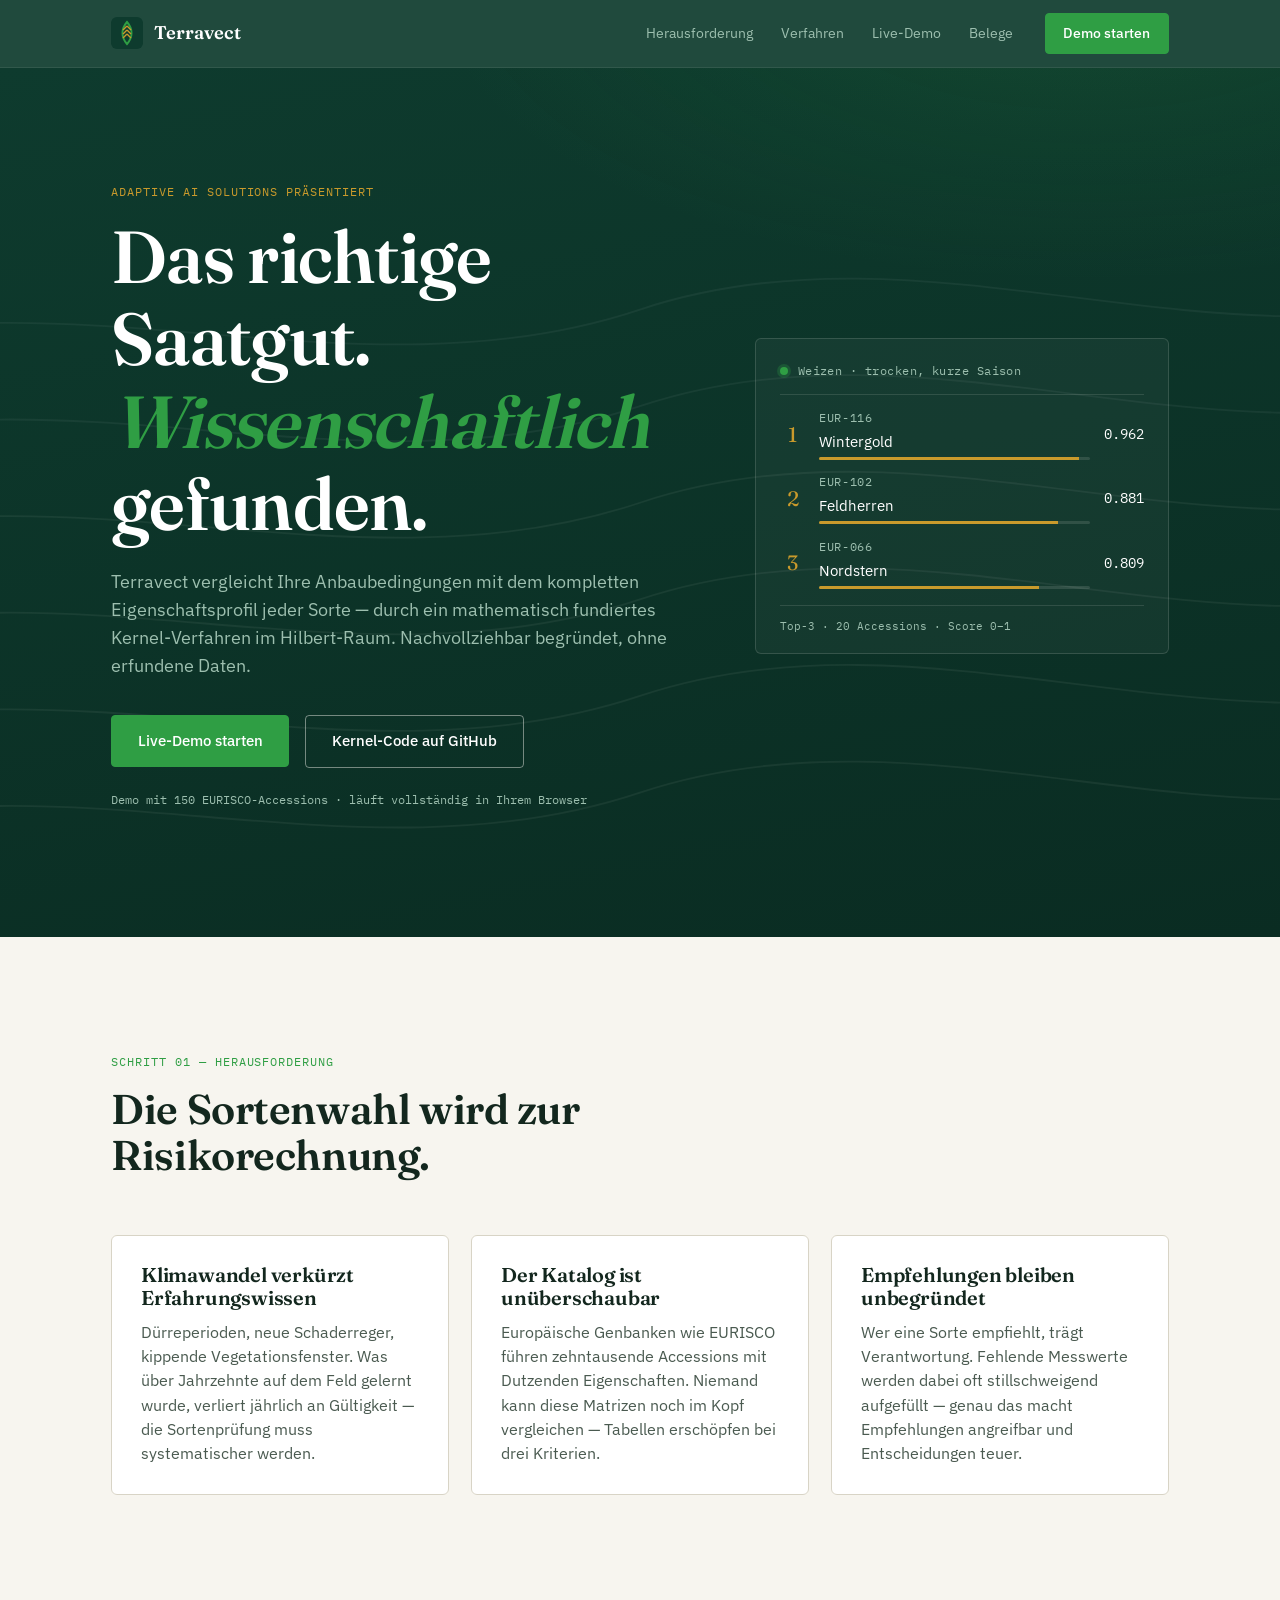
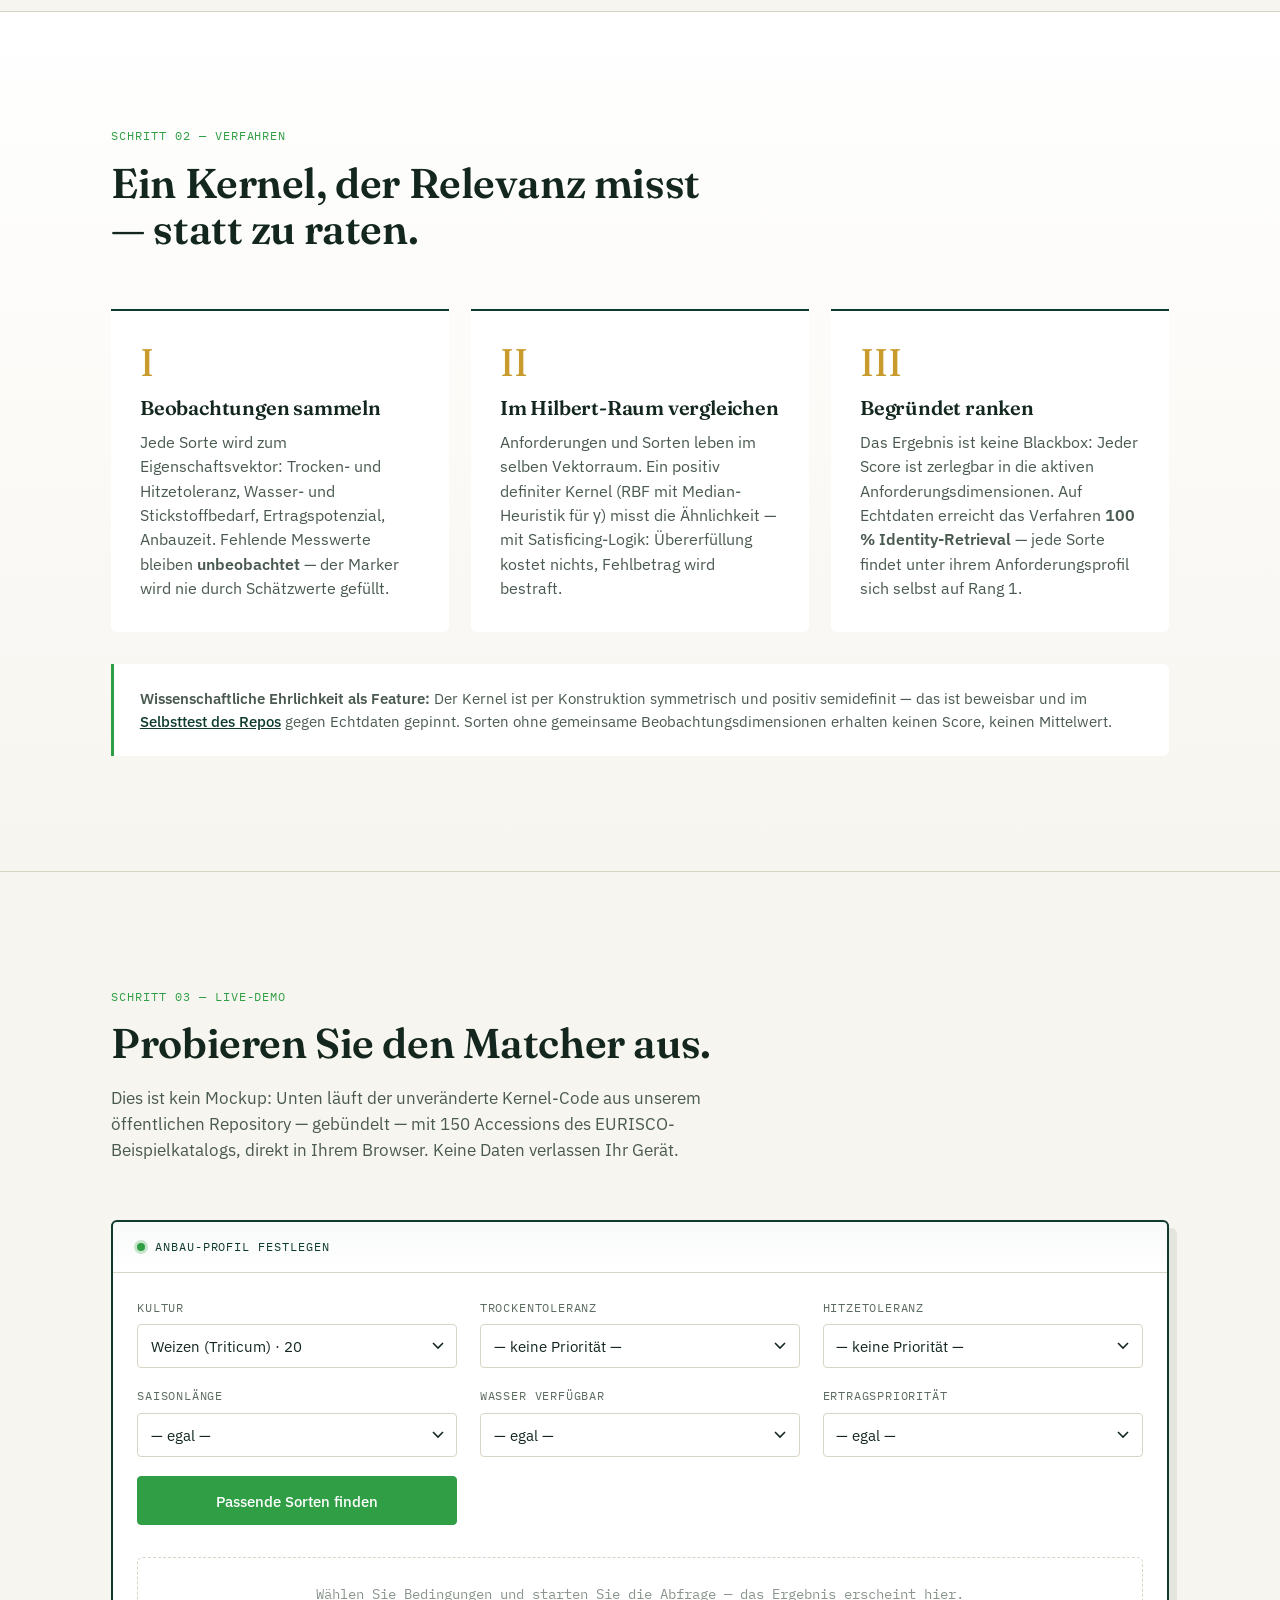
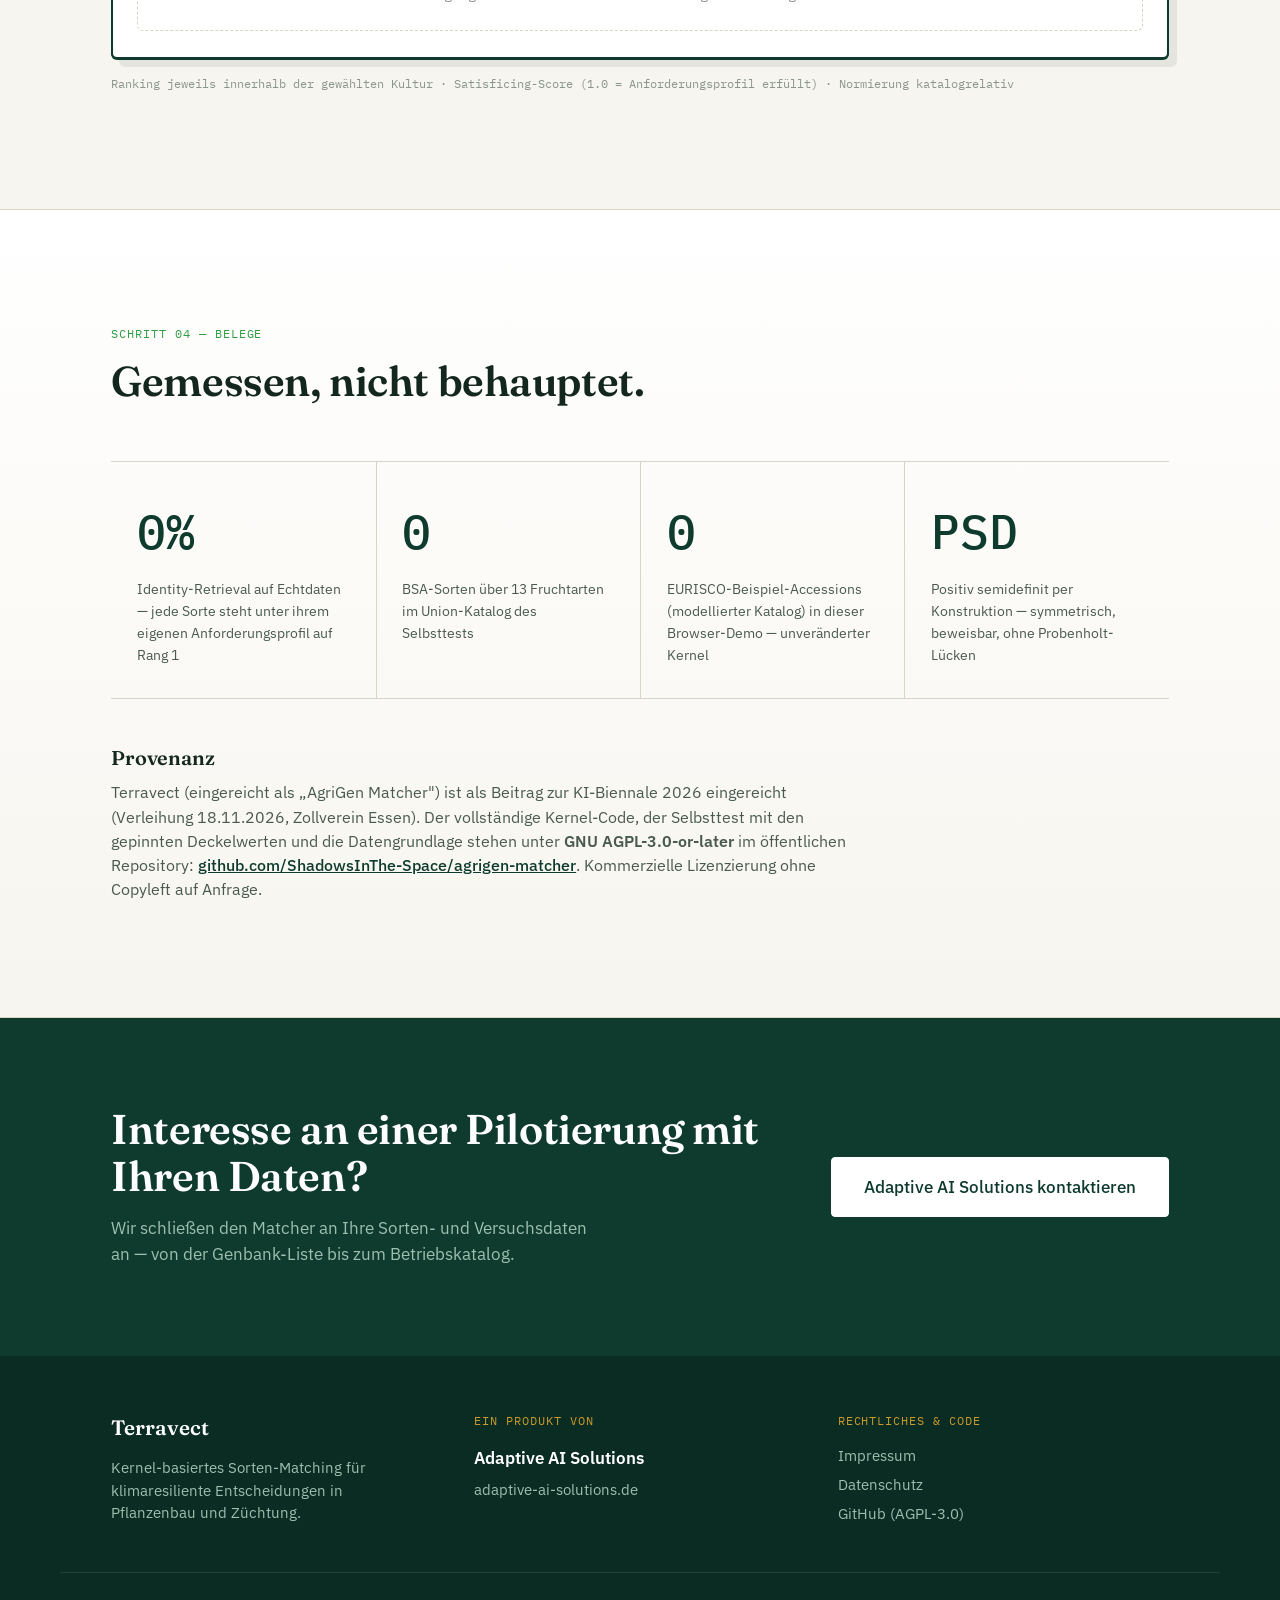
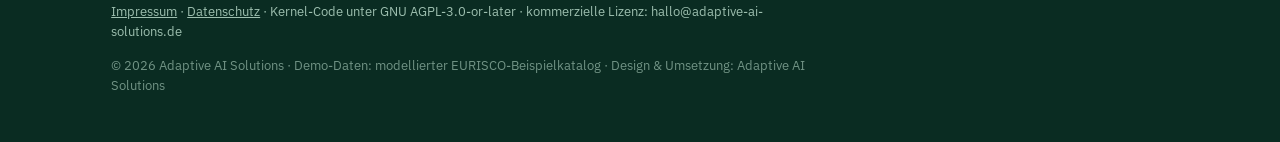
==== commit 1a2d7c83: "refactor(brand): AgriGen Matcher → Terravect Namensentscheid (Sonny, 18.09.) nach Marken-Screening: " ====
--- a/index.html
+++ b/index.html
@@ -3,19 +3,19 @@
 <head>
   <meta charset="UTF-8">
   <meta name="viewport" content="width=device-width, initial-scale=1.0">
-  <title>AgriGen Matcher — Wissenschaftliches Matching für die richtige Sortenwahl</title>
-  <meta name="description" content="Der AgriGen Matcher findet aus Hunderten Accessions die passende Sorte für Ihre Anbaubedingungen — mit einem mathematisch fundierten Kernel-Verfahren (Hilbert-Raum). Live-Demo im Browser. Ein Produkt von Adaptive AI Solutions.">
-  <meta property="og:title" content="AgriGen Matcher — Das richtige Saatgut. Wissenschaftlich gefunden.">
+  <title>Terravect — Wissenschaftliches Matching für die richtige Sortenwahl</title>
+  <meta name="description" content="Terravect findet aus Hunderten Accessions die passende Sorte für Ihre Anbaubedingungen — mit einem mathematisch fundierten Kernel-Verfahren (Hilbert-Raum). Live-Demo im Browser. Ein Produkt von Adaptive AI Solutions.">
+  <meta property="og:title" content="Terravect — Das richtige Saatgut. Wissenschaftlich gefunden.">
   <meta property="og:description" content="Kernel-basiertes Sorten-Matching mit nachvollziehbaren Scores. Live-Demo mit 150 EURISCO-Accessions direkt im Browser.">
   <meta property="og:type" content="website">
-  <meta property="og:url" content="https://agrigenmatch.de/">
-  <meta property="og:image" content="https://agrigenmatch.de/screenshots/agrigen-hero-final.png">
+  <meta property="og:url" content="https://terravect.de/">
+  <meta property="og:image" content="https://terravect.de/screenshots/terravect-hero-final.png">
   <meta property="og:locale" content="de_DE">
   <meta name="twitter:card" content="summary_large_image">
-  <meta name="twitter:title" content="AgriGen Matcher — Das richtige Saatgut. Wissenschaftlich gefunden.">
+  <meta name="twitter:title" content="Terravect — Das richtige Saatgut. Wissenschaftlich gefunden.">
   <meta name="twitter:description" content="Kernel-basiertes Sorten-Matching mit nachvollziehbaren Scores. Live-Demo mit 150 EURISCO-Beispiel-Accessions direkt im Browser.">
-  <meta name="twitter:image" content="https://agrigenmatch.de/screenshots/agrigen-hero-final.png">
-  <link rel="canonical" href="https://agrigenmatch.de/">
+  <meta name="twitter:image" content="https://terravect.de/screenshots/terravect-hero-final.png">
+  <link rel="canonical" href="https://terravect.de/">
   <link rel="icon" href="data:image/svg+xml,<svg xmlns='http://www.w3.org/2000/svg' viewBox='0 0 32 32'><rect width='32' height='32' rx='6' fill='%230E3B2E'/><path d='M16 5 C 10 12, 10 20, 16 27 C 22 20, 22 12, 16 5 Z' fill='none' stroke='%232F9E44' stroke-width='2'/><path d='M16 9 L 12 13 M16 13 L 12 17 M16 17 L 12 21 M16 9 L 20 13 M16 13 L 20 17 M16 17 L 20 21' stroke='%23C99A2C' stroke-width='1.4'/></svg>">
   <link rel="stylesheet" href="assets/fonts.css">
   <link rel="stylesheet" href="assets/styles.css">
@@ -23,10 +23,10 @@
   {
     "@context": "https://schema.org",
     "@type": "SoftwareApplication",
-    "name": "AgriGen Matcher",
+    "name": "Terravect",
     "applicationCategory": "ScientificApplication",
     "operatingSystem": "Web browser",
-    "url": "https://agrigenmatch.de/",
+    "url": "https://terravect.de/",
     "description": "Kernel-basiertes Sorten-Matching (RKHS/Hilbert-Raum) für Pflanzenzüchtung, Saatgut-Beratung und Agrar-Forschung. Live-Demo läuft vollständig im Browser.",
     "featureList": "Semantisches Sorten-Matching, Satisficing-Scores, Identity-Retrieval 100% auf BSA-Echtdaten",
     "offers": { "@type": "Offer", "price": "0", "priceCurrency": "EUR", "description": "Browser-Live-Demo; Pilotierung mit eigenen Daten auf Anfrage" },
@@ -41,13 +41,13 @@
   <!-- ══════════ HEADER ══════════ -->
   <header class="site-header">
     <div class="shell header-inner">
-      <a class="brand" href="#top" aria-label="AgriGen Matcher — Start">
+      <a class="brand" href="#top" aria-label="Terravect — Start">
         <svg class="brand-mark" viewBox="0 0 32 32" aria-hidden="true">
           <rect width="32" height="32" rx="6" fill="#0E3B2E"/>
           <path d="M16 5 C 10 12, 10 20, 16 27 C 22 20, 22 12, 16 5 Z" fill="none" stroke="#2F9E44" stroke-width="2"/>
           <path d="M16 9 L 12 13 M16 13 L 12 17 M16 17 L 12 21 M16 9 L 20 13 M16 13 L 20 17 M16 17 L 20 21" stroke="#C99A2C" stroke-width="1.4"/>
         </svg>
-        <span class="brand-name">AgriGen&thinsp;<em>Matcher</em></span>
+        <span class="brand-name">Terravect</span>
       </a>
       <nav class="site-nav" aria-label="Hauptnavigation">
         <a href="#problem">Herausforderung</a>
@@ -75,7 +75,7 @@
         <div class="hero-copy">
           <p class="micro-label reveal">Adaptive AI Solutions präsentiert</p>
           <h1 class="hero-title reveal" id="hero-title">Das richtige Saatgut.<br><em>Wissenschaftlich</em> gefunden.</h1>
-          <p class="hero-sub reveal">Der AgriGen Matcher vergleicht Ihre Anbaubedingungen mit dem kompletten Eigenschaftsprofil jeder Sorte — durch ein mathematisch fundiertes Kernel-Verfahren im Hilbert-Raum. Nachvollziehbar begründet, ohne erfundene Daten.</p>
+          <p class="hero-sub reveal">Terravect vergleicht Ihre Anbaubedingungen mit dem kompletten Eigenschaftsprofil jeder Sorte — durch ein mathematisch fundiertes Kernel-Verfahren im Hilbert-Raum. Nachvollziehbar begründet, ohne erfundene Daten.</p>
           <div class="hero-actions reveal">
             <a class="btn btn-primary" href="#demo">Live-Demo starten</a>
             <a class="btn btn-ghost-dark" href="https://github.com/ShadowsInThe-Space/agrigen-matcher" target="_blank" rel="noopener">Kernel-Code auf GitHub</a>
@@ -181,7 +181,7 @@
         <div class="section-mark reveal">
           <span class="micro-label">Schritt 03 — Live-Demo</span>
           <h2 id="demo-title">Probieren Sie den Matcher aus.</h2>
-          <p class="section-sub">Dies ist kein Mockup: Unten läuft der unveränderte Kernel-Code des AgriGen Matchers — gebündelt aus dem öffentlichen Repository — mit 150 Accessions des EURISCO-Beispielkatalogs, direkt in Ihrem Browser. Keine Daten verlassen Ihr Gerät.</p>
+          <p class="section-sub">Dies ist kein Mockup: Unten läuft der unveränderte Kernel-Code aus unserem öffentlichen Repository — gebündelt — mit 150 Accessions des EURISCO-Beispielkatalogs, direkt in Ihrem Browser. Keine Daten verlassen Ihr Gerät.</p>
         </div>
 
         <div class="instrument reveal" id="instrument">
@@ -289,7 +289,7 @@
         </div>
         <div class="provenance reveal">
           <h3>Provenanz</h3>
-          <p>Der AgriGen Matcher ist als Beitrag zur KI-Biennale 2026 eingereicht (Verleihung 18.11.2026, Zollverein Essen). Der vollständige Kernel-Code, der Selbsttest mit den gepinnten Deckelwerten und die Datengrundlage stehen unter <strong>GNU AGPL-3.0-or-later</strong> im öffentlichen Repository: <a href="https://github.com/ShadowsInThe-Space/agrigen-matcher" target="_blank" rel="noopener">github.com/ShadowsInThe-Space/agrigen-matcher</a>. Kommerzielle Lizenzierung ohne Copyleft auf Anfrage.</p>
+          <p>Terravect (eingereicht als „AgriGen Matcher") ist als Beitrag zur KI-Biennale 2026 eingereicht (Verleihung 18.11.2026, Zollverein Essen). Der vollständige Kernel-Code, der Selbsttest mit den gepinnten Deckelwerten und die Datengrundlage stehen unter <strong>GNU AGPL-3.0-or-later</strong> im öffentlichen Repository: <a href="https://github.com/ShadowsInThe-Space/agrigen-matcher" target="_blank" rel="noopener">github.com/ShadowsInThe-Space/agrigen-matcher</a>. Kommerzielle Lizenzierung ohne Copyleft auf Anfrage.</p>
         </div>
       </div>
     </section>
@@ -311,7 +311,7 @@
   <footer class="site-footer">
     <div class="shell footer-grid">
       <div class="footer-col">
-        <span class="footer-brand">AgriGen Matcher</span>
+        <span class="footer-brand">Terravect</span>
         <p class="footer-muted">Kernel-basiertes Sorten-Matching für klimaresiliente Entscheidungen in Pflanzenbau und Züchtung.</p>
       </div>
       <div class="footer-col">
